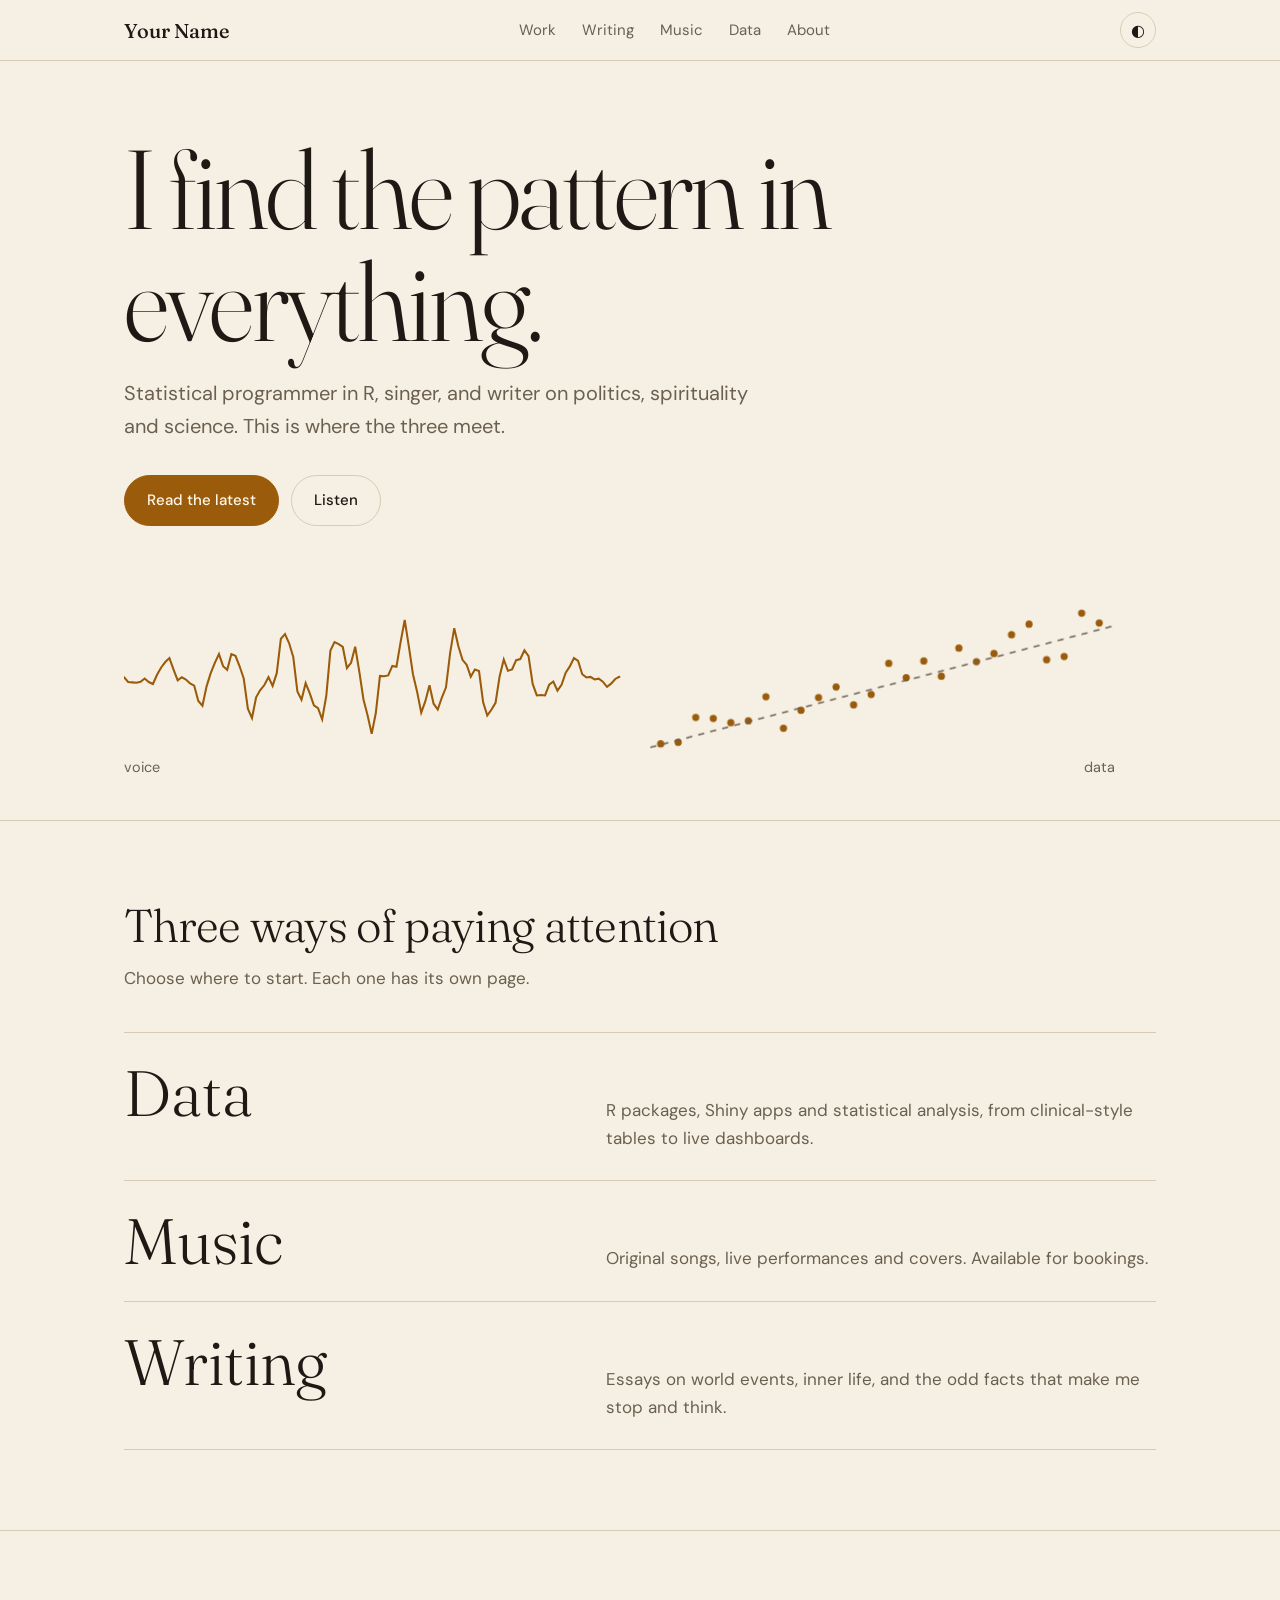
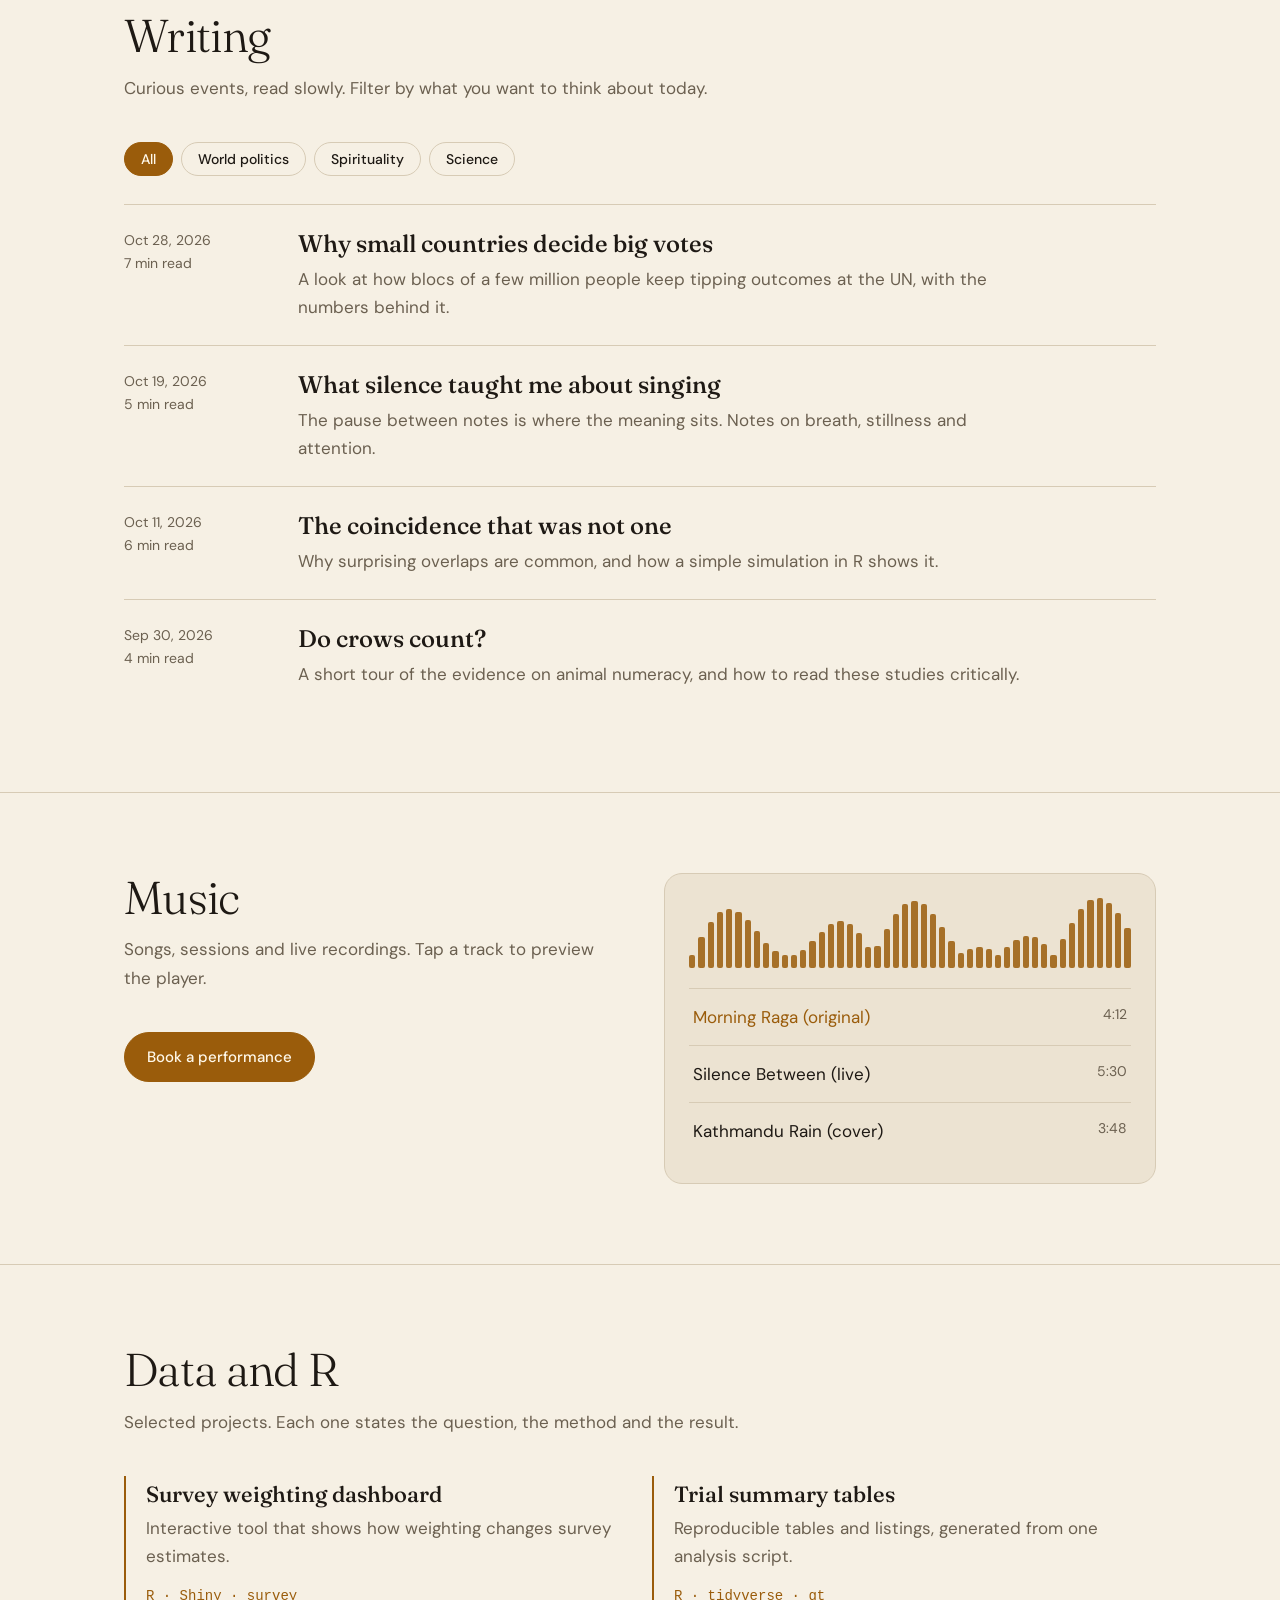
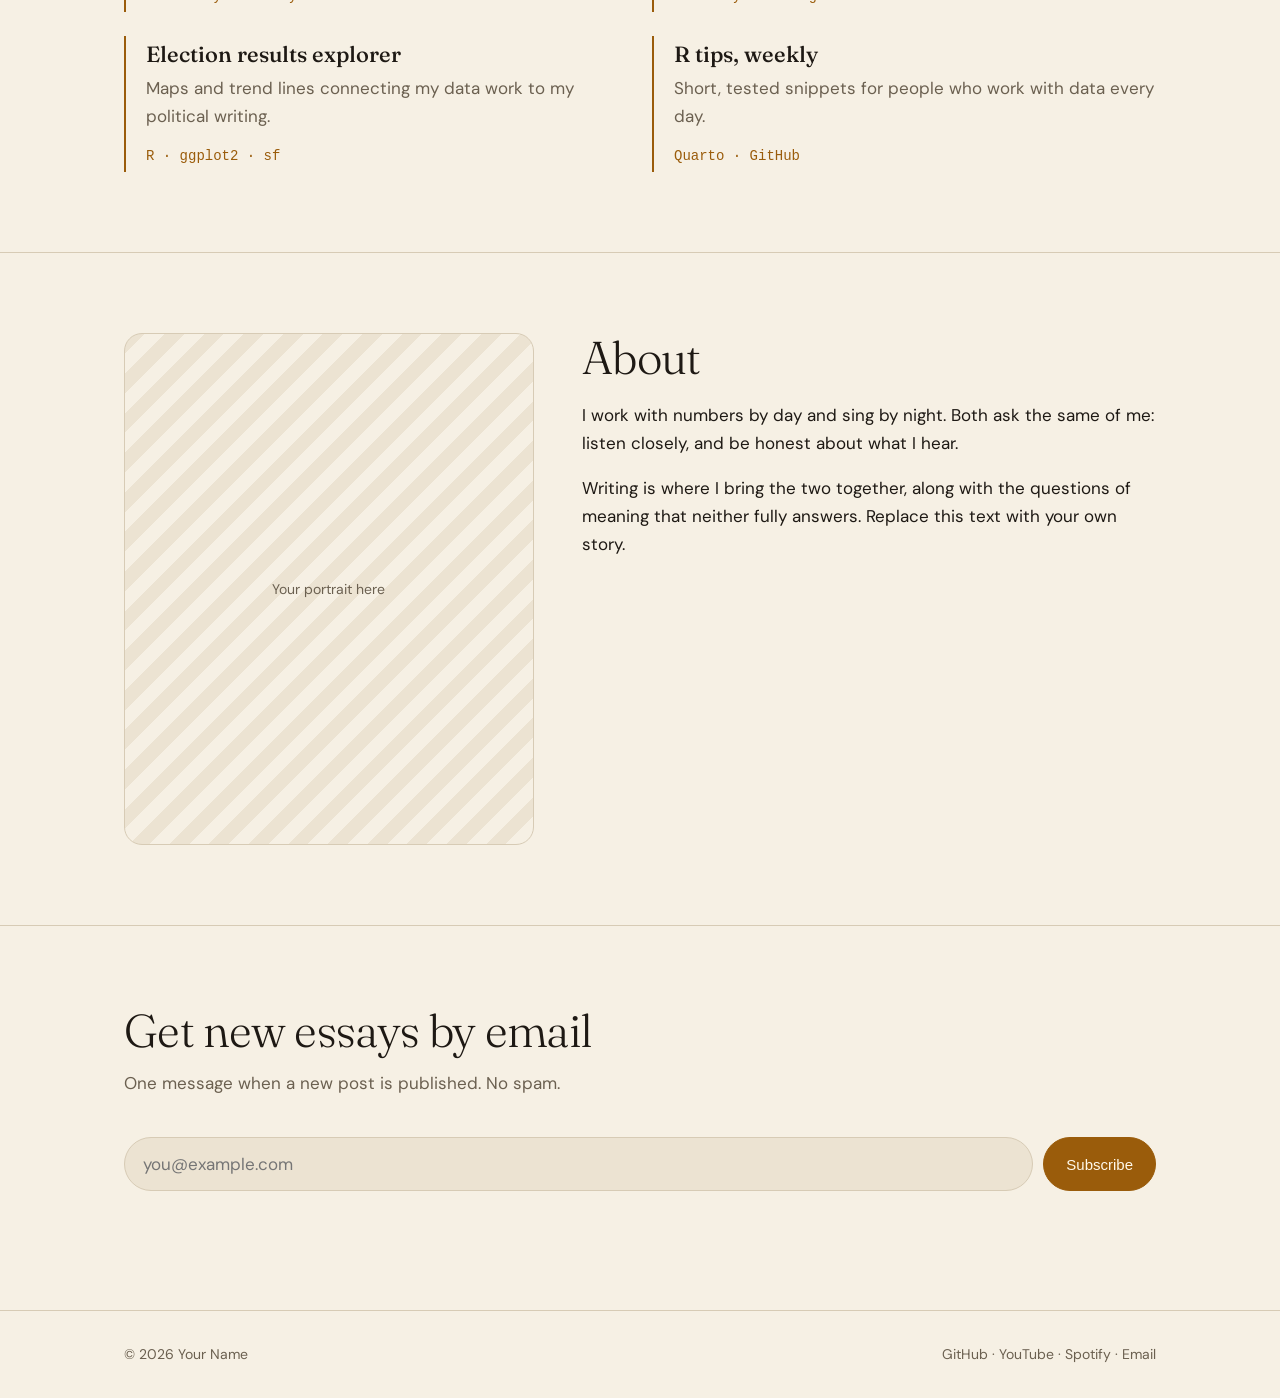
==== index.html @ d9282c84 "Add files via upload" ====
<!DOCTYPE html>
<html lang="en">
<head>
<meta charset="utf-8">
<meta name="viewport" content="width=device-width, initial-scale=1, viewport-fit=cover">
<title>Your Name · Statistician, Singer, Writer</title>
<link rel="preconnect" href="https://fonts.googleapis.com">
<link href="https://fonts.googleapis.com/css2?family=Fraunces:opsz,wght@9..144,300;9..144,500&family=DM+Sans:wght@400;500&display=swap" rel="stylesheet">
<style>
:root{
  --bg:#15110e; --surface:#1e1914; --text:#efe6d6; --muted:#a09482; --line:#352d25; --amber:#e0a043; --on-amber:#15110e;
  --serif:"Fraunces",Georgia,serif; --sans:"DM Sans",system-ui,sans-serif;
  box-sizing:border-box; padding-top:env(safe-area-inset-top,0px); padding-bottom:env(safe-area-inset-bottom,0px);
}
@media (prefers-color-scheme:dark){:root:not([data-theme="light"]){color-scheme:dark}}
@media (prefers-color-scheme:light){
  :root:not([data-theme="dark"]){--bg:#f6f0e4;--surface:#ece3d2;--text:#1e1914;--muted:#6b6050;--line:#d7cbb5;--amber:#9a5c0b;--on-amber:#fff8ea;color-scheme:light}
}
:root[data-theme="light"]{--bg:#f6f0e4;--surface:#ece3d2;--text:#1e1914;--muted:#6b6050;--line:#d7cbb5;--amber:#9a5c0b;--on-amber:#fff8ea;color-scheme:light}
:root[data-theme="dark"]{--bg:#15110e;--surface:#1e1914;--text:#efe6d6;--muted:#a09482;--line:#352d25;--amber:#e0a043;--on-amber:#15110e;color-scheme:dark}
html{scroll-padding-top:env(safe-area-inset-top,0px);scroll-behavior:smooth}
*{box-sizing:border-box}
body{margin:0;background:var(--bg);color:var(--text);font:400 17px/1.65 var(--sans)}
a{color:inherit}
:focus-visible{outline:2px solid var(--amber);outline-offset:3px}
.wrap{max-width:1080px;margin:0 auto;padding:0 24px}
header{position:sticky;top:env(safe-area-inset-top,0px);z-index:5;background:color-mix(in srgb,var(--bg) 88%,transparent);backdrop-filter:blur(8px);border-bottom:1px solid var(--line)}
body::before{content:"";position:fixed;inset:0 0 auto;height:env(safe-area-inset-top,0px);z-index:10;background:var(--bg)}
nav{display:flex;align-items:center;justify-content:space-between;height:60px}
nav .brand{font:500 20px var(--serif);text-decoration:none}
nav ul{display:flex;gap:26px;list-style:none;margin:0;padding:0;font-size:15px}
nav ul a{text-decoration:none;color:var(--muted)}
nav ul a:hover{color:var(--text)}
#theme{background:none;border:1px solid var(--line);color:var(--text);border-radius:99px;width:36px;height:36px;cursor:pointer;font-size:16px}
@media(max-width:700px){nav ul{display:none}}

/* hero */
.hero{padding:72px 0 40px}
h1{font:300 clamp(46px,9vw,112px)/1 var(--serif);letter-spacing:-.025em;margin:0 0 20px;max-width:12ch}
.hero p.lead{font-size:20px;color:var(--muted);max-width:46ch;margin:0 0 32px}
.btns{display:flex;gap:12px;flex-wrap:wrap}
.btn{display:inline-block;padding:12px 22px;border-radius:99px;text-decoration:none;font-weight:500;font-size:15px;border:1px solid var(--line)}
.btn.main{background:var(--amber);color:var(--on-amber);border-color:var(--amber)}
.btn:hover{border-color:var(--amber)}
.wave{margin-top:48px;width:100%;height:auto;display:block}
.wave .line{fill:none;stroke:var(--amber);stroke-width:2;stroke-linecap:round;stroke-dasharray:2400;stroke-dashoffset:2400;animation:draw 3.2s ease-out forwards}
.wave .dot{fill:var(--amber);opacity:0;animation:pop .5s ease-out forwards}
.wave .fit{stroke:var(--muted);stroke-width:1.5;stroke-dasharray:6 6;fill:none;opacity:0;animation:pop 1s 3.2s forwards}
.wave text{fill:var(--muted);font:14px var(--sans)}
@keyframes draw{to{stroke-dashoffset:0}}
@keyframes pop{to{opacity:1}}
@media(prefers-reduced-motion:reduce){.wave .line{animation:none;stroke-dashoffset:0}.wave .dot,.wave .fit{animation:none;opacity:1}html{scroll-behavior:auto}}

section{padding:80px 0;border-top:1px solid var(--line)}
h2{font:300 clamp(30px,4.5vw,46px)/1.1 var(--serif);margin:0 0 12px;letter-spacing:-.015em}
.sub{color:var(--muted);max-width:52ch;margin:0 0 40px}

/* three worlds */
.worlds a{display:grid;grid-template-columns:1fr 1.2fr;gap:24px;align-items:baseline;padding:28px 0;border-bottom:1px solid var(--line);text-decoration:none}
.worlds a:first-child{border-top:1px solid var(--line)}
.worlds b{font:300 clamp(34px,6vw,64px)/1 var(--serif);font-weight:300;transition:color .2s,padding-left .25s}
.worlds a:hover b{color:var(--amber);padding-left:12px}
.worlds span{color:var(--muted)}
@media(max-width:700px){.worlds a{grid-template-columns:1fr;gap:8px}}

/* writing */
.chips{display:flex;gap:8px;flex-wrap:wrap;margin-bottom:28px}
.chip{font:500 14px var(--sans);background:none;color:var(--text);border:1px solid var(--line);padding:7px 16px;border-radius:99px;cursor:pointer}
.chip[aria-pressed="true"]{background:var(--amber);color:var(--on-amber);border-color:var(--amber)}
.post{display:grid;grid-template-columns:150px 1fr;gap:24px;padding:24px 0;border-top:1px solid var(--line)}
.post small{color:var(--muted);font-size:14px}
.post h3{font:500 24px/1.25 var(--serif);margin:0 0 6px}
.post p{margin:0;color:var(--muted);max-width:62ch}
.post[hidden]{display:none}
@media(max-width:700px){.post{grid-template-columns:1fr;gap:6px}}

/* music */
.music{display:grid;grid-template-columns:1fr 1fr;gap:48px}
.player{background:var(--surface);border:1px solid var(--line);border-radius:18px;padding:24px}
.player .bars{display:flex;align-items:flex-end;gap:3px;height:70px;margin-bottom:20px}
.player .bars i{flex:1;background:var(--amber);border-radius:2px;opacity:.85}
.track{display:flex;justify-content:space-between;width:100%;background:none;border:0;border-top:1px solid var(--line);color:var(--text);padding:14px 4px;font:inherit;cursor:pointer;text-align:left}
.track:hover,.track[aria-current="true"]{color:var(--amber)}
.track span:last-child{color:var(--muted);font-size:14px}
@media(max-width:800px){.music{grid-template-columns:1fr;gap:32px}}

/* data */
.proj{display:grid;grid-template-columns:repeat(2,1fr);gap:24px}
.proj article{border-left:2px solid var(--amber);padding:4px 0 4px 20px}
.proj h3{font:500 22px var(--serif);margin:0 0 6px}
.proj p{color:var(--muted);margin:0 0 10px}
.proj code{font:14px ui-monospace,Menlo,monospace;color:var(--amber)}
@media(max-width:700px){.proj{grid-template-columns:1fr}}

/* about + contact */
.about{display:grid;grid-template-columns:1fr 1.4fr;gap:48px}
.photo{aspect-ratio:4/5;background:repeating-linear-gradient(135deg,var(--surface) 0 14px,var(--bg) 14px 28px);border:1px solid var(--line);border-radius:18px;display:grid;place-items:center;color:var(--muted);font-size:14px;text-align:center;padding:12px}
@media(max-width:800px){.about{grid-template-columns:1fr}.photo{max-width:320px}}
form{display:flex;gap:10px;flex-wrap:wrap;margin-top:20px}
input{flex:1 1 220px;padding:12px 18px;border-radius:99px;border:1px solid var(--line);background:var(--surface);color:var(--text);font:inherit}
.msg{color:var(--amber);margin-top:12px;min-height:1.6em}
footer{border-top:1px solid var(--line);padding:32px 0;color:var(--muted);font-size:14px}
footer .wrap{display:flex;justify-content:space-between;flex-wrap:wrap;gap:12px}
</style>
</head>
<body>
<header><div class="wrap"><nav aria-label="Main">
  <a class="brand" href="#top">Your Name</a>
  <ul><li><a href="#worlds">Work</a></li><li><a href="#writing">Writing</a></li><li><a href="#music">Music</a></li><li><a href="#data">Data</a></li><li><a href="#about">About</a></li></ul>
  <button id="theme" aria-label="Switch light or dark theme">◐</button>
</nav></div></header>

<main id="top">
<div class="wrap">
  <div class="hero">
    <h1>I find the pattern in everything.</h1>
    <p class="lead">Statistical programmer in R, singer, and writer on politics, spirituality and science. This is where the three meet.</p>
    <div class="btns"><a class="btn main" href="#writing">Read the latest</a><a class="btn" href="#music">Listen</a></div>
    <svg class="wave" id="wave" viewBox="0 0 1000 200" role="img" aria-label="A sound wave on the left becomes a scatter plot with a fitted trend line on the right"></svg>
  </div>
</div>

<section id="worlds"><div class="wrap">
  <h2>Three ways of paying attention</h2>
  <p class="sub">Choose where to start. Each one has its own page.</p>
  <div class="worlds">
    <a href="#data"><b>Data</b><span>R packages, Shiny apps and statistical analysis, from clinical-style tables to live dashboards.</span></a>
    <a href="#music"><b>Music</b><span>Original songs, live performances and covers. Available for bookings.</span></a>
    <a href="#writing"><b>Writing</b><span>Essays on world events, inner life, and the odd facts that make me stop and think.</span></a>
  </div>
</div></section>

<section id="writing"><div class="wrap">
  <h2>Writing</h2>
  <p class="sub">Curious events, read slowly. Filter by what you want to think about today.</p>
  <div class="chips" role="group" aria-label="Filter posts">
    <button class="chip" aria-pressed="true" data-f="all">All</button>
    <button class="chip" aria-pressed="false" data-f="Politics">World politics</button>
    <button class="chip" aria-pressed="false" data-f="Spirituality">Spirituality</button>
    <button class="chip" aria-pressed="false" data-f="Science">Science</button>
  </div>
  <article class="post" data-c="Politics"><small>Oct 28, 2026<br>7 min read</small><div><h3>Why small countries decide big votes</h3><p>A look at how blocs of a few million people keep tipping outcomes at the UN, with the numbers behind it.</p></div></article>
  <article class="post" data-c="Spirituality"><small>Oct 19, 2026<br>5 min read</small><div><h3>What silence taught me about singing</h3><p>The pause between notes is where the meaning sits. Notes on breath, stillness and attention.</p></div></article>
  <article class="post" data-c="Science"><small>Oct 11, 2026<br>6 min read</small><div><h3>The coincidence that was not one</h3><p>Why surprising overlaps are common, and how a simple simulation in R shows it.</p></div></article>
  <article class="post" data-c="Science"><small>Sep 30, 2026<br>4 min read</small><div><h3>Do crows count?</h3><p>A short tour of the evidence on animal numeracy, and how to read these studies critically.</p></div></article>
</div></section>

<section id="music"><div class="wrap music">
  <div>
    <h2>Music</h2>
    <p class="sub">Songs, sessions and live recordings. Tap a track to preview the player.</p>
    <a class="btn main" href="#contact">Book a performance</a>
  </div>
  <div class="player" aria-label="Music player prototype">
    <div class="bars" id="bars" aria-hidden="true"></div>
    <button class="track" aria-current="true"><span>Morning Raga (original)</span><span>4:12</span></button>
    <button class="track"><span>Silence Between (live)</span><span>5:30</span></button>
    <button class="track"><span>Kathmandu Rain (cover)</span><span>3:48</span></button>
  </div>
</div></section>

<section id="data"><div class="wrap">
  <h2>Data and R</h2>
  <p class="sub">Selected projects. Each one states the question, the method and the result.</p>
  <div class="proj">
    <article><h3>Survey weighting dashboard</h3><p>Interactive tool that shows how weighting changes survey estimates.</p><code>R · Shiny · survey</code></article>
    <article><h3>Trial summary tables</h3><p>Reproducible tables and listings, generated from one analysis script.</p><code>R · tidyverse · gt</code></article>
    <article><h3>Election results explorer</h3><p>Maps and trend lines connecting my data work to my political writing.</p><code>R · ggplot2 · sf</code></article>
    <article><h3>R tips, weekly</h3><p>Short, tested snippets for people who work with data every day.</p><code>Quarto · GitHub</code></article>
  </div>
</div></section>

<section id="about"><div class="wrap about">
  <div class="photo">Your portrait here</div>
  <div>
    <h2>About</h2>
    <p>I work with numbers by day and sing by night. Both ask the same of me: listen closely, and be honest about what I hear.</p>
    <p>Writing is where I bring the two together, along with the questions of meaning that neither fully answers. Replace this text with your own story.</p>
  </div>
</div></section>

<section id="contact"><div class="wrap">
  <h2>Get new essays by email</h2>
  <p class="sub">One message when a new post is published. No spam.</p>
  <form id="sub"><input type="email" id="em" placeholder="you@example.com" aria-label="Email address" required><button class="btn main" type="submit">Subscribe</button></form>
  <div class="msg" id="msg" role="status"></div>
</div></section>
</main>

<footer><div class="wrap"><span>© 2026 Your Name</span><span>GitHub · YouTube · Spotify · Email</span></div></footer>

<script>
// Hero: sound wave that turns into a scatter plot with a fitted line
(function(){
  var svg=document.getElementById('wave'),ns='http://www.w3.org/2000/svg',d='M0 100';
  for(var x=0;x<=480;x+=4){var env=Math.sin(Math.PI*x/480)*0.9+0.1;
    var y=100+env*(34*Math.sin(x/9)+18*Math.sin(x/3.7)+8*Math.sin(x/1.9));d+=' L'+x+' '+y.toFixed(1)}
  var p=document.createElementNS(ns,'path');p.setAttribute('d',d);p.setAttribute('class','line');svg.appendChild(p);
  var seed=7;function r(){seed=(seed*9301+49297)%233280;return seed/233280}
  for(var i=0;i<26;i++){var px=520+i*17,py=165-i*4.6+(r()-.5)*44;
    var c=document.createElementNS(ns,'circle');c.setAttribute('cx',px);c.setAttribute('cy',py.toFixed(1));c.setAttribute('r',3.5);
    c.setAttribute('class','dot');c.style.animationDelay=(2.4+i*0.05)+'s';svg.appendChild(c)}
  var f=document.createElementNS(ns,'line');f.setAttribute('x1',510);f.setAttribute('y1',168);f.setAttribute('x2',960);f.setAttribute('y2',50);f.setAttribute('class','fit');svg.appendChild(f);
  var t1=document.createElementNS(ns,'text');t1.setAttribute('x',0);t1.setAttribute('y',192);t1.textContent='voice';svg.appendChild(t1);
  var t2=document.createElementNS(ns,'text');t2.setAttribute('x',960);t2.setAttribute('y',192);t2.setAttribute('text-anchor','end');t2.textContent='data';svg.appendChild(t2);
})();

// Blog filter
var chips=document.querySelectorAll('.chip'),posts=document.querySelectorAll('.post');
chips.forEach(function(c){c.addEventListener('click',function(){
  chips.forEach(function(o){o.setAttribute('aria-pressed',o===c)});
  posts.forEach(function(p){p.hidden=!(c.dataset.f==='all'||p.dataset.c===c.dataset.f)});
})});

// Player visual
var bars=document.getElementById('bars');
for(var i=0;i<48;i++){var b=document.createElement('i');b.style.height=(18+Math.abs(Math.sin(i/3.1)*Math.cos(i/7))*82)+'%';bars.appendChild(b)}
var tracks=document.querySelectorAll('.track');
tracks.forEach(function(t,k){t.addEventListener('click',function(){
  tracks.forEach(function(o){o.removeAttribute('aria-current')});t.setAttribute('aria-current','true');
  bars.querySelectorAll('i').forEach(function(el,i){el.style.height=(18+Math.abs(Math.sin(i/(2.4+k))*Math.cos(i/(5+k*2)))*82)+'%'});
})});

// Subscribe (demo only)
document.getElementById('sub').addEventListener('submit',function(e){
  e.preventDefault();document.getElementById('msg').textContent='Subscribed. (Demo only: connect a real email service to make this work.)';
});

// Theme toggle
document.getElementById('theme').addEventListener('click',function(){
  var root=document.documentElement,cur=root.getAttribute('data-theme')||(matchMedia('(prefers-color-scheme: light)').matches?'light':'dark');
  root.setAttribute('data-theme',cur==='dark'?'light':'dark');
});
</script>
</body>
</html>
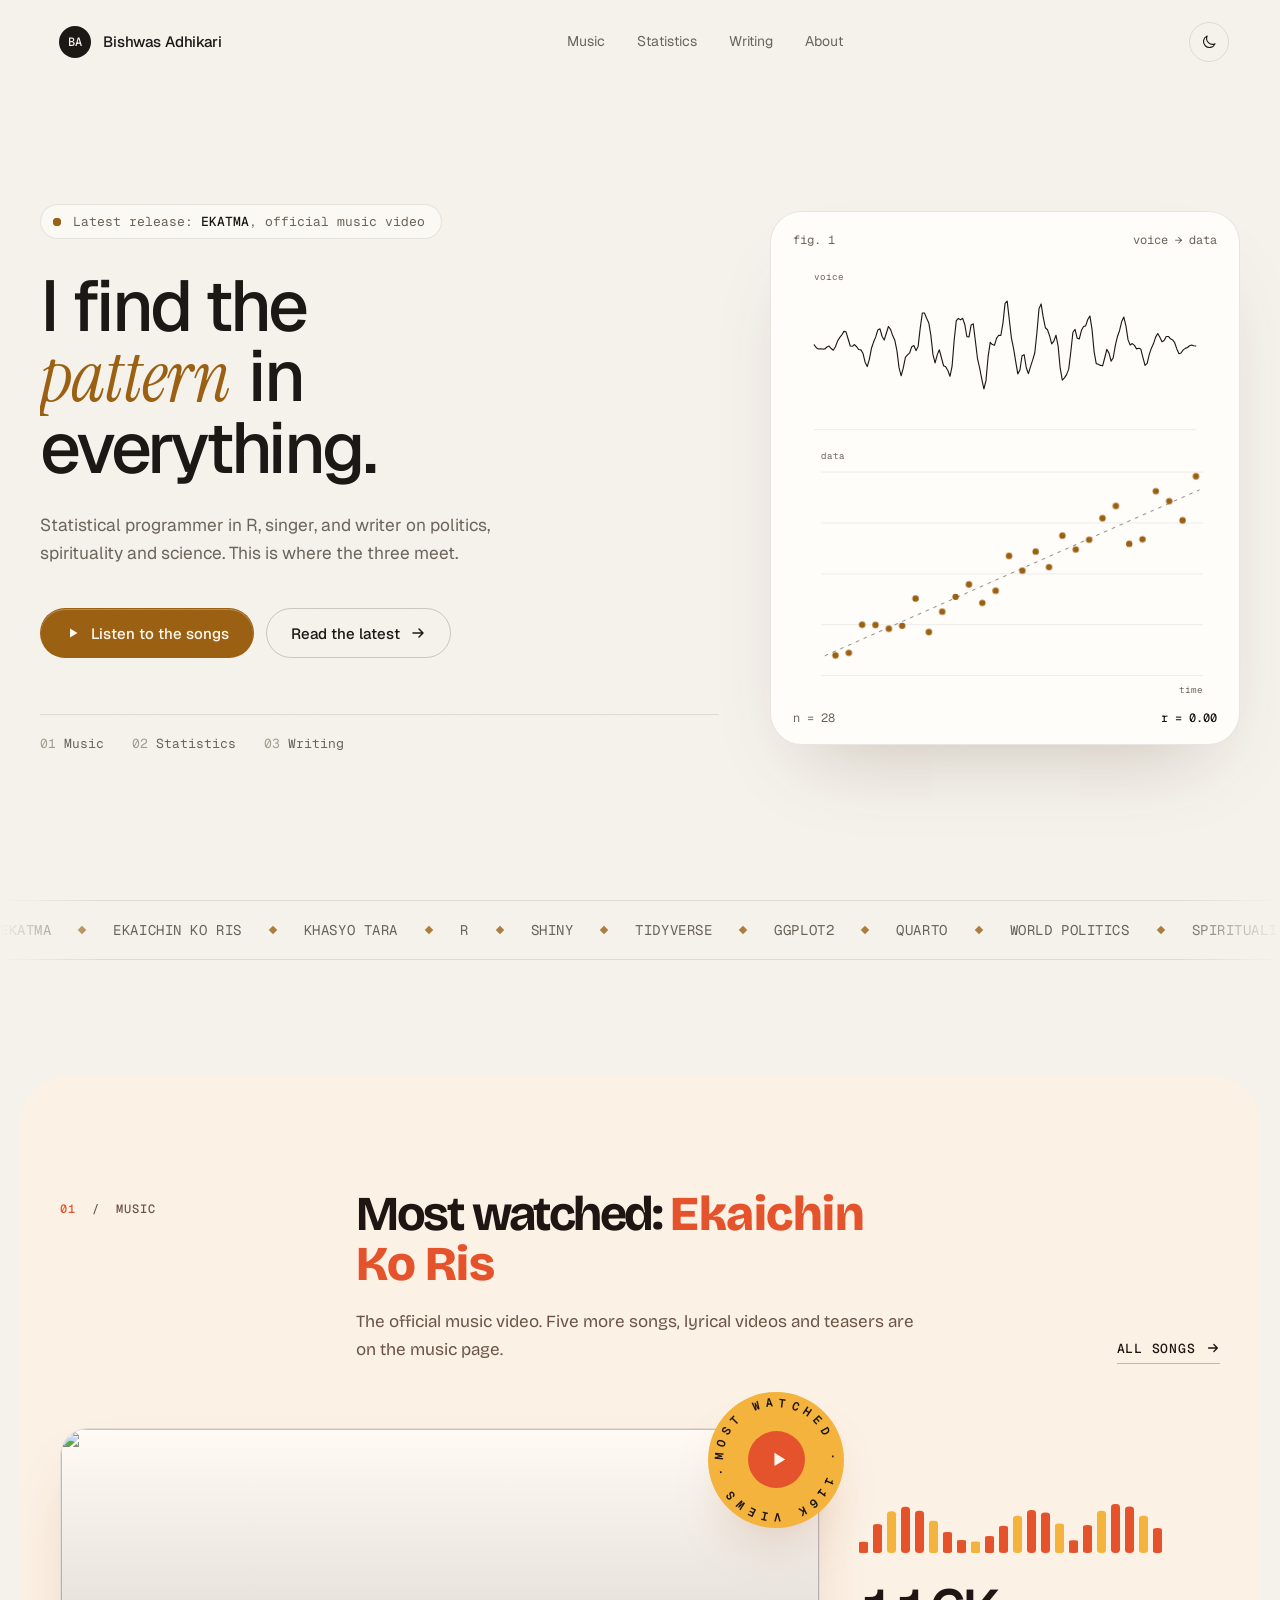
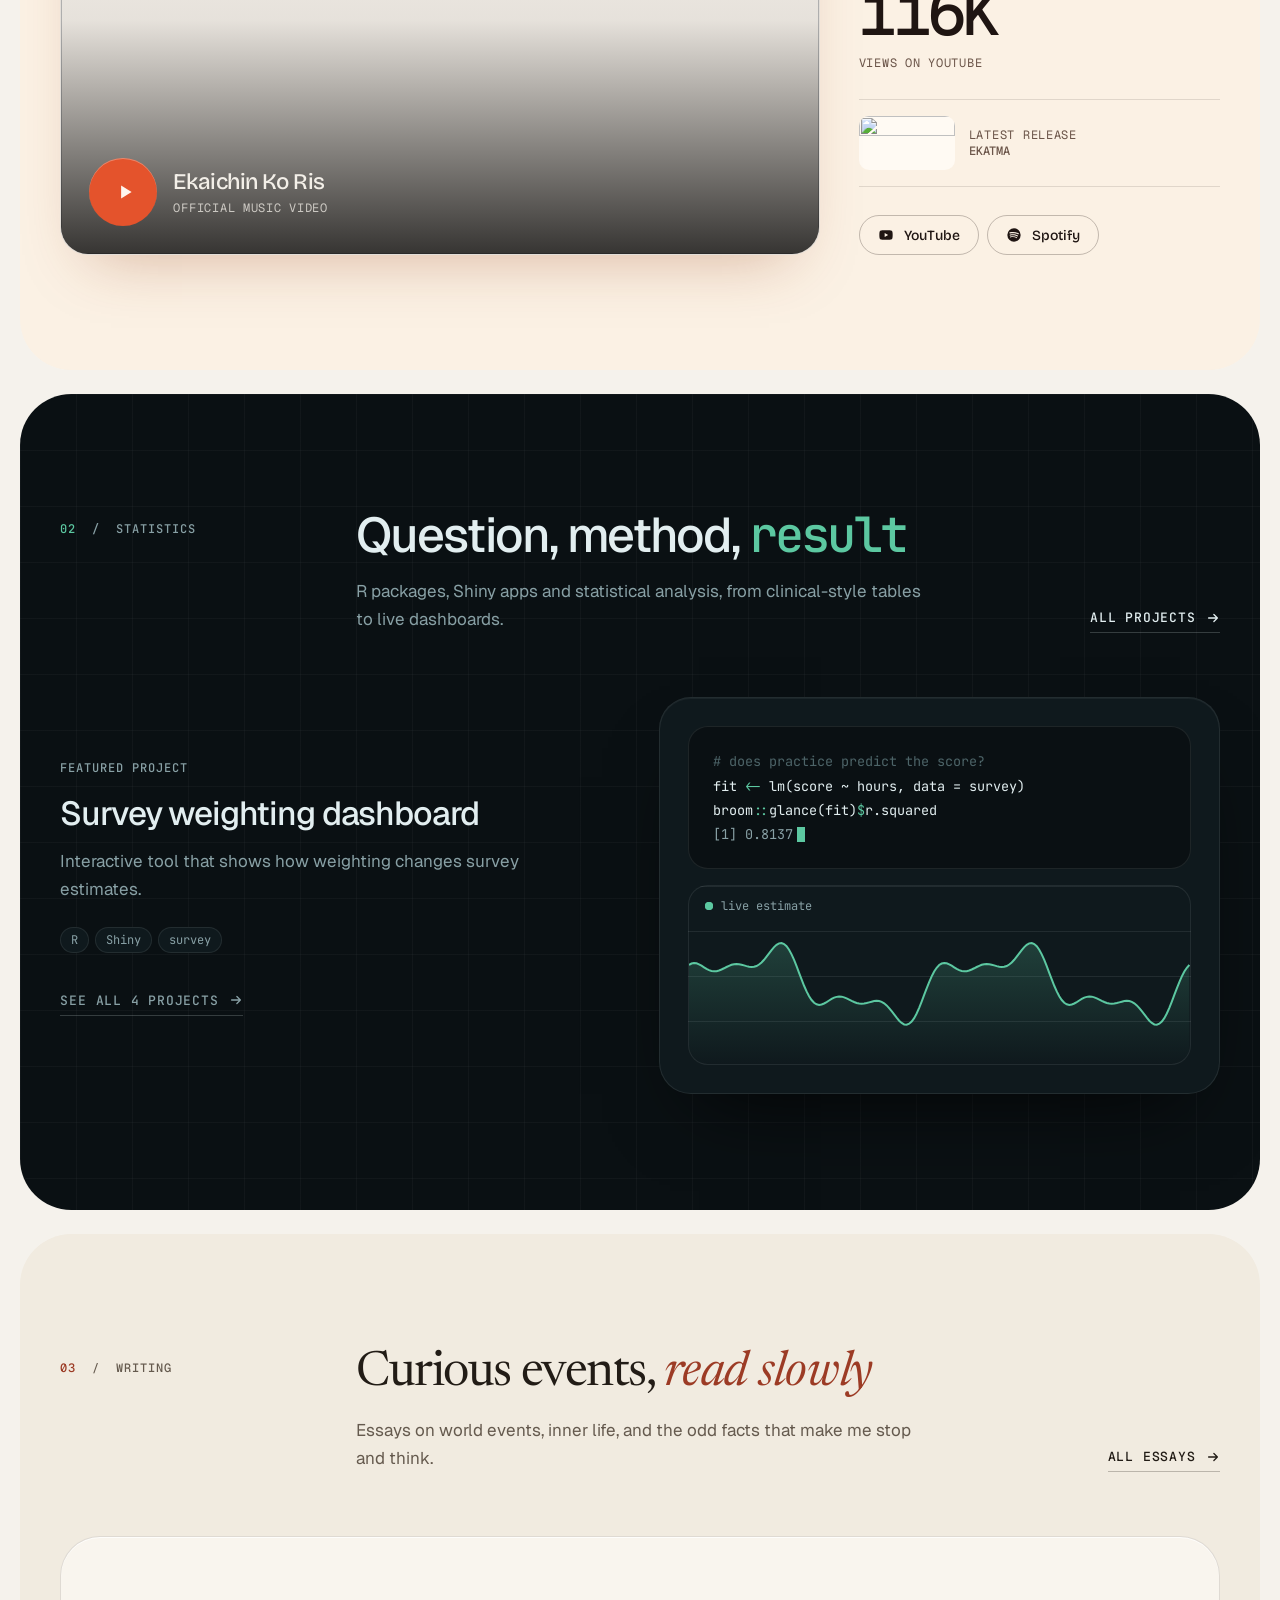
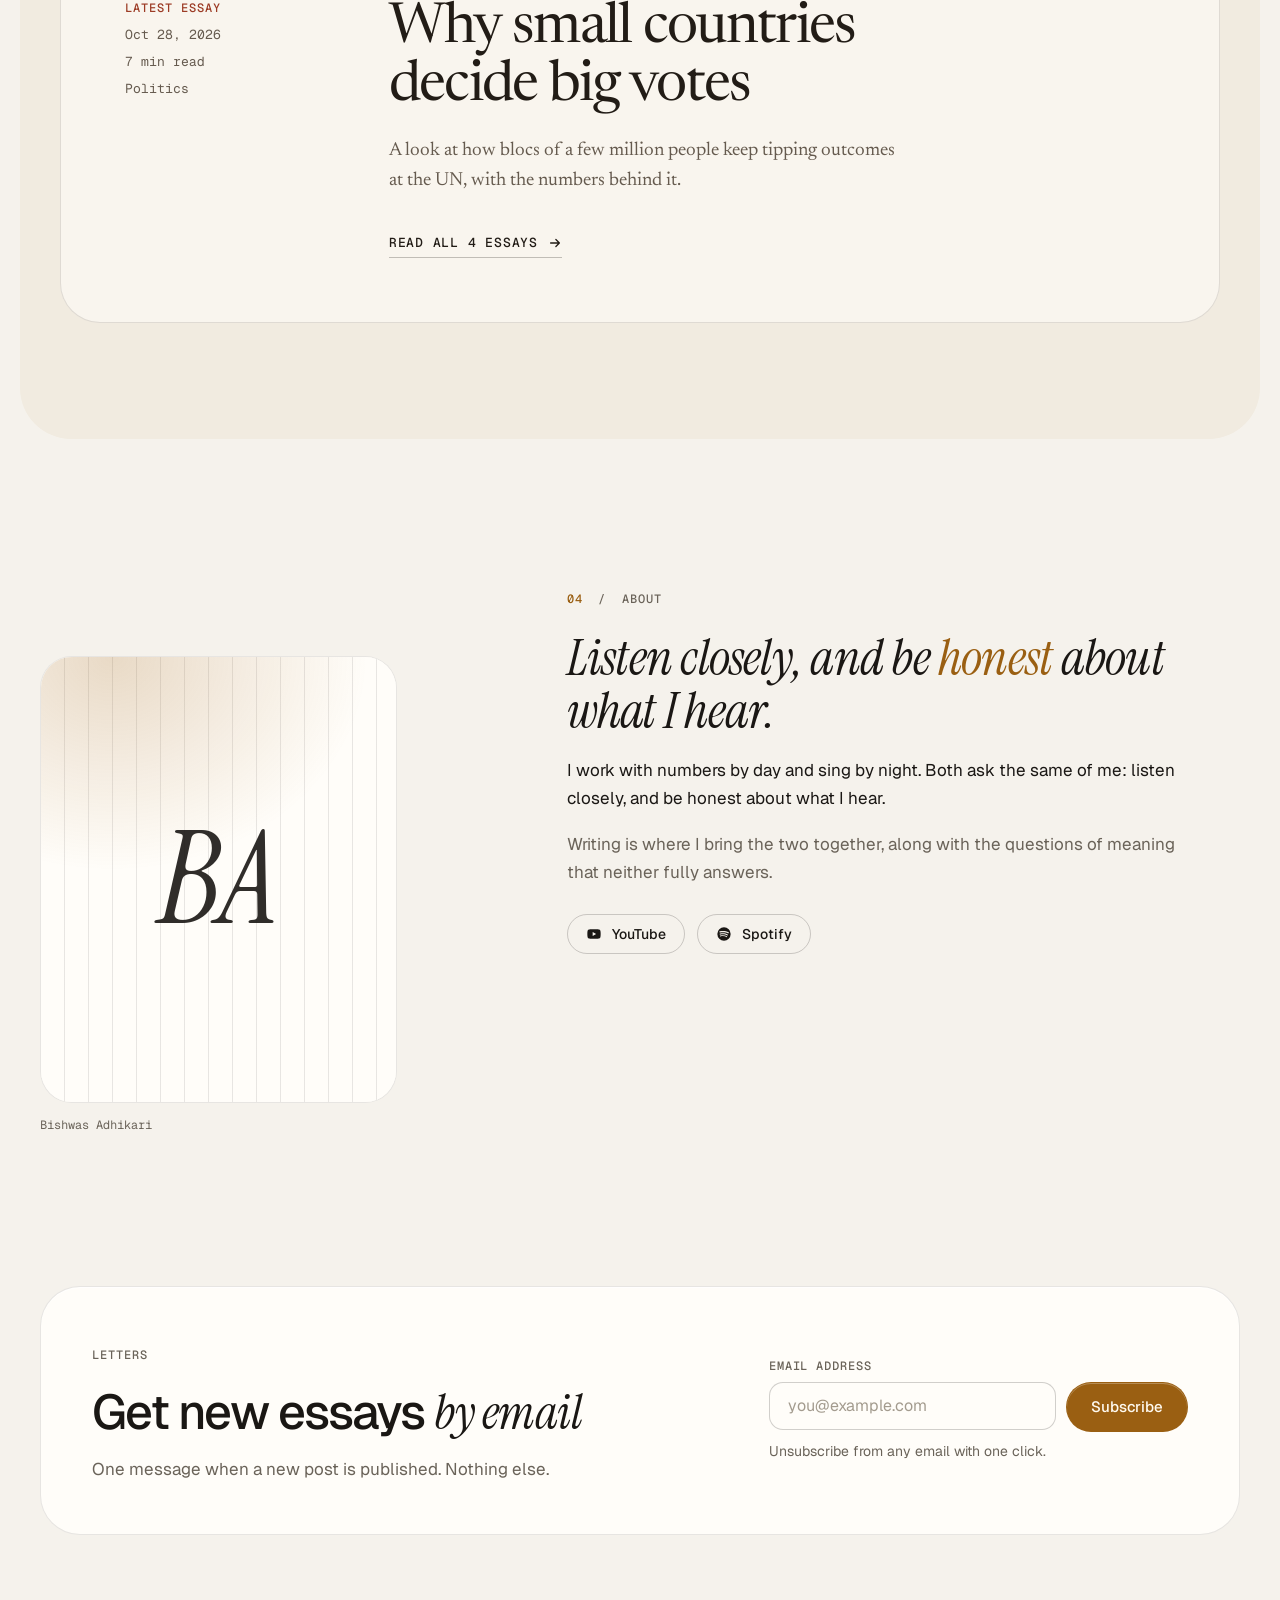
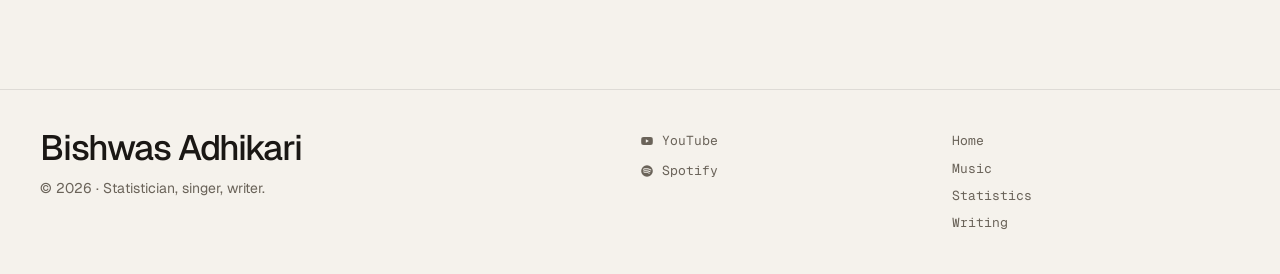
==== commit 9e59286e: "updated website" ====
--- a/index.html
+++ b/index.html
@@ -3,234 +3,224 @@
 <head>
 <meta charset="utf-8">
 <meta name="viewport" content="width=device-width, initial-scale=1, viewport-fit=cover">
-<title>Your Name · Statistician, Singer, Writer</title>
+<title>Bishwas Adhikari · Statistician, Singer, Writer</title>
+<meta name="description" content="Statistical programmer in R, singer, and writer on politics, spirituality and science.">
 <link rel="preconnect" href="https://fonts.googleapis.com">
-<link href="https://fonts.googleapis.com/css2?family=Fraunces:opsz,wght@9..144,300;9..144,500&family=DM+Sans:wght@400;500&display=swap" rel="stylesheet">
-<style>
-:root{
-  --bg:#15110e; --surface:#1e1914; --text:#efe6d6; --muted:#a09482; --line:#352d25; --amber:#e0a043; --on-amber:#15110e;
-  --serif:"Fraunces",Georgia,serif; --sans:"DM Sans",system-ui,sans-serif;
-  box-sizing:border-box; padding-top:env(safe-area-inset-top,0px); padding-bottom:env(safe-area-inset-bottom,0px);
-}
-@media (prefers-color-scheme:dark){:root:not([data-theme="light"]){color-scheme:dark}}
-@media (prefers-color-scheme:light){
-  :root:not([data-theme="dark"]){--bg:#f6f0e4;--surface:#ece3d2;--text:#1e1914;--muted:#6b6050;--line:#d7cbb5;--amber:#9a5c0b;--on-amber:#fff8ea;color-scheme:light}
-}
-:root[data-theme="light"]{--bg:#f6f0e4;--surface:#ece3d2;--text:#1e1914;--muted:#6b6050;--line:#d7cbb5;--amber:#9a5c0b;--on-amber:#fff8ea;color-scheme:light}
-:root[data-theme="dark"]{--bg:#15110e;--surface:#1e1914;--text:#efe6d6;--muted:#a09482;--line:#352d25;--amber:#e0a043;--on-amber:#15110e;color-scheme:dark}
-html{scroll-padding-top:env(safe-area-inset-top,0px);scroll-behavior:smooth}
-*{box-sizing:border-box}
-body{margin:0;background:var(--bg);color:var(--text);font:400 17px/1.65 var(--sans)}
-a{color:inherit}
-:focus-visible{outline:2px solid var(--amber);outline-offset:3px}
-.wrap{max-width:1080px;margin:0 auto;padding:0 24px}
-header{position:sticky;top:env(safe-area-inset-top,0px);z-index:5;background:color-mix(in srgb,var(--bg) 88%,transparent);backdrop-filter:blur(8px);border-bottom:1px solid var(--line)}
-body::before{content:"";position:fixed;inset:0 0 auto;height:env(safe-area-inset-top,0px);z-index:10;background:var(--bg)}
-nav{display:flex;align-items:center;justify-content:space-between;height:60px}
-nav .brand{font:500 20px var(--serif);text-decoration:none}
-nav ul{display:flex;gap:26px;list-style:none;margin:0;padding:0;font-size:15px}
-nav ul a{text-decoration:none;color:var(--muted)}
-nav ul a:hover{color:var(--text)}
-#theme{background:none;border:1px solid var(--line);color:var(--text);border-radius:99px;width:36px;height:36px;cursor:pointer;font-size:16px}
-@media(max-width:700px){nav ul{display:none}}
-
-/* hero */
-.hero{padding:72px 0 40px}
-h1{font:300 clamp(46px,9vw,112px)/1 var(--serif);letter-spacing:-.025em;margin:0 0 20px;max-width:12ch}
-.hero p.lead{font-size:20px;color:var(--muted);max-width:46ch;margin:0 0 32px}
-.btns{display:flex;gap:12px;flex-wrap:wrap}
-.btn{display:inline-block;padding:12px 22px;border-radius:99px;text-decoration:none;font-weight:500;font-size:15px;border:1px solid var(--line)}
-.btn.main{background:var(--amber);color:var(--on-amber);border-color:var(--amber)}
-.btn:hover{border-color:var(--amber)}
-.wave{margin-top:48px;width:100%;height:auto;display:block}
-.wave .line{fill:none;stroke:var(--amber);stroke-width:2;stroke-linecap:round;stroke-dasharray:2400;stroke-dashoffset:2400;animation:draw 3.2s ease-out forwards}
-.wave .dot{fill:var(--amber);opacity:0;animation:pop .5s ease-out forwards}
-.wave .fit{stroke:var(--muted);stroke-width:1.5;stroke-dasharray:6 6;fill:none;opacity:0;animation:pop 1s 3.2s forwards}
-.wave text{fill:var(--muted);font:14px var(--sans)}
-@keyframes draw{to{stroke-dashoffset:0}}
-@keyframes pop{to{opacity:1}}
-@media(prefers-reduced-motion:reduce){.wave .line{animation:none;stroke-dashoffset:0}.wave .dot,.wave .fit{animation:none;opacity:1}html{scroll-behavior:auto}}
-
-section{padding:80px 0;border-top:1px solid var(--line)}
-h2{font:300 clamp(30px,4.5vw,46px)/1.1 var(--serif);margin:0 0 12px;letter-spacing:-.015em}
-.sub{color:var(--muted);max-width:52ch;margin:0 0 40px}
-
-/* three worlds */
-.worlds a{display:grid;grid-template-columns:1fr 1.2fr;gap:24px;align-items:baseline;padding:28px 0;border-bottom:1px solid var(--line);text-decoration:none}
-.worlds a:first-child{border-top:1px solid var(--line)}
-.worlds b{font:300 clamp(34px,6vw,64px)/1 var(--serif);font-weight:300;transition:color .2s,padding-left .25s}
-.worlds a:hover b{color:var(--amber);padding-left:12px}
-.worlds span{color:var(--muted)}
-@media(max-width:700px){.worlds a{grid-template-columns:1fr;gap:8px}}
-
-/* writing */
-.chips{display:flex;gap:8px;flex-wrap:wrap;margin-bottom:28px}
-.chip{font:500 14px var(--sans);background:none;color:var(--text);border:1px solid var(--line);padding:7px 16px;border-radius:99px;cursor:pointer}
-.chip[aria-pressed="true"]{background:var(--amber);color:var(--on-amber);border-color:var(--amber)}
-.post{display:grid;grid-template-columns:150px 1fr;gap:24px;padding:24px 0;border-top:1px solid var(--line)}
-.post small{color:var(--muted);font-size:14px}
-.post h3{font:500 24px/1.25 var(--serif);margin:0 0 6px}
-.post p{margin:0;color:var(--muted);max-width:62ch}
-.post[hidden]{display:none}
-@media(max-width:700px){.post{grid-template-columns:1fr;gap:6px}}
-
-/* music */
-.music{display:grid;grid-template-columns:1fr 1fr;gap:48px}
-.player{background:var(--surface);border:1px solid var(--line);border-radius:18px;padding:24px}
-.player .bars{display:flex;align-items:flex-end;gap:3px;height:70px;margin-bottom:20px}
-.player .bars i{flex:1;background:var(--amber);border-radius:2px;opacity:.85}
-.track{display:flex;justify-content:space-between;width:100%;background:none;border:0;border-top:1px solid var(--line);color:var(--text);padding:14px 4px;font:inherit;cursor:pointer;text-align:left}
-.track:hover,.track[aria-current="true"]{color:var(--amber)}
-.track span:last-child{color:var(--muted);font-size:14px}
-@media(max-width:800px){.music{grid-template-columns:1fr;gap:32px}}
-
-/* data */
-.proj{display:grid;grid-template-columns:repeat(2,1fr);gap:24px}
-.proj article{border-left:2px solid var(--amber);padding:4px 0 4px 20px}
-.proj h3{font:500 22px var(--serif);margin:0 0 6px}
-.proj p{color:var(--muted);margin:0 0 10px}
-.proj code{font:14px ui-monospace,Menlo,monospace;color:var(--amber)}
-@media(max-width:700px){.proj{grid-template-columns:1fr}}
-
-/* about + contact */
-.about{display:grid;grid-template-columns:1fr 1.4fr;gap:48px}
-.photo{aspect-ratio:4/5;background:repeating-linear-gradient(135deg,var(--surface) 0 14px,var(--bg) 14px 28px);border:1px solid var(--line);border-radius:18px;display:grid;place-items:center;color:var(--muted);font-size:14px;text-align:center;padding:12px}
-@media(max-width:800px){.about{grid-template-columns:1fr}.photo{max-width:320px}}
-form{display:flex;gap:10px;flex-wrap:wrap;margin-top:20px}
-input{flex:1 1 220px;padding:12px 18px;border-radius:99px;border:1px solid var(--line);background:var(--surface);color:var(--text);font:inherit}
-.msg{color:var(--amber);margin-top:12px;min-height:1.6em}
-footer{border-top:1px solid var(--line);padding:32px 0;color:var(--muted);font-size:14px}
-footer .wrap{display:flex;justify-content:space-between;flex-wrap:wrap;gap:12px}
-</style>
+<link rel="preconnect" href="https://fonts.gstatic.com" crossorigin>
+<link href="https://fonts.googleapis.com/css2?family=Geist:wght@300..700&family=Geist+Mono:wght@400;500&family=Instrument+Serif:ital@0;1&family=Bricolage+Grotesque:opsz,wght@12..96,400..800&family=Newsreader:ital,opsz,wght@0,6..72,400;1,6..72,400&family=JetBrains+Mono:wght@400;500&display=swap" rel="stylesheet">
+<link rel="stylesheet" href="styles.css">
+<script>
+  // Theme and JS flags before first paint, to avoid a flash
+  (function(){var d=document.documentElement;d.classList.add('js');d.classList.add('g-wait');setTimeout(function(){d.classList.remove('g-wait')},2000);try{var t=localStorage.getItem('theme');if(t)d.setAttribute('data-theme',t)}catch(e){}})();
+</script>
+<script src="https://cdnjs.cloudflare.com/ajax/libs/gsap/3.12.5/gsap.min.js" defer></script>
+<script src="https://cdnjs.cloudflare.com/ajax/libs/gsap/3.12.5/ScrollTrigger.min.js" defer></script>
+<script src="main.js" defer></script>
+<script src="home.js" defer></script>
 </head>
 <body>
-<header><div class="wrap"><nav aria-label="Main">
-  <a class="brand" href="#top">Your Name</a>
-  <ul><li><a href="#worlds">Work</a></li><li><a href="#writing">Writing</a></li><li><a href="#music">Music</a></li><li><a href="#data">Data</a></li><li><a href="#about">About</a></li></ul>
-  <button id="theme" aria-label="Switch light or dark theme">◐</button>
-</nav></div></header>
-
-<main id="top">
-<div class="wrap">
-  <div class="hero">
-    <h1>I find the pattern in everything.</h1>
-    <p class="lead">Statistical programmer in R, singer, and writer on politics, spirituality and science. This is where the three meet.</p>
-    <div class="btns"><a class="btn main" href="#writing">Read the latest</a><a class="btn" href="#music">Listen</a></div>
-    <svg class="wave" id="wave" viewBox="0 0 1000 200" role="img" aria-label="A sound wave on the left becomes a scatter plot with a fitted trend line on the right"></svg>
+<a class="skip" href="#main">Skip to content</a>
+<header class="nav-shell" id="navShell">
+  <nav class="nav" aria-label="Main">
+    <a class="brand" href="index.html"><span class="brand-mark" aria-hidden="true">BA</span><span class="brand-name">Bishwas Adhikari</span></a>
+    <ul class="nav-links" id="navLinks"><li><a href="music.html">Music</a></li><li><a href="statistics.html">Statistics</a></li><li><a href="writing.html">Writing</a></li><li><a href="#about">About</a></li></ul>
+    <div class="nav-actions">
+      <button class="icon-btn" id="theme" type="button" aria-label="Switch light or dark theme">
+        <svg class="theme-sun" viewBox="0 0 24 24" fill="none" stroke="currentColor" stroke-width="1.5" stroke-linecap="round"><circle cx="12" cy="12" r="4"/><path d="M12 2.5v2M12 19.5v2M4.6 4.6 6 6M18 18l1.4 1.4M2.5 12h2M19.5 12h2M4.6 19.4 6 18M18 6l1.4-1.4"/></svg>
+        <svg class="theme-moon" viewBox="0 0 24 24" fill="none" stroke="currentColor" stroke-width="1.5" stroke-linejoin="round"><path d="M20 14.5A8 8 0 0 1 9.5 4a8 8 0 1 0 10.5 10.5Z"/></svg>
+      </button>
+      <button class="icon-btn menu-btn" id="menuBtn" type="button" aria-expanded="false" aria-controls="navLinks" aria-label="Open menu">
+        <svg viewBox="0 0 24 24" fill="none" stroke="currentColor" stroke-width="1.5" stroke-linecap="round"><path d="M4 9h16M4 15h16"/></svg>
+      </button>
+    </div>
+  </nav>
+</header>
+
+<main id="main">
+  <div class="hero" id="top">
+    <div class="wrap">
+      <div class="hero-grid">
+        <div class="hero-copy">
+          <a class="status" href="music.html" data-g="status"><span class="pulse" aria-hidden="true"></span><span>Latest release: <b>EKATMA</b>, official music video</span></a>
+          <h1><span class="h-line"><span>I find the</span></span><span class="h-line"><span><em class="s">pattern</em> in</span></span><span class="h-line"><span>everything.</span></span></h1>
+          <p class="lead" data-g="lead">Statistical programmer in R, singer, and writer on politics, spirituality and science. This is where the three meet.</p>
+          <div class="btns" data-g="btns">
+            <span class="magnet"><a class="btn btn-primary" href="music.html"><svg viewBox="0 0 16 16" fill="currentColor" aria-hidden="true"><path d="M5 3.5v9l7.5-4.5z"/></svg>Listen to the songs</a></span>
+            <span class="magnet"><a class="btn" href="writing.html">Read the latest <svg class="arr" viewBox="0 0 16 16" fill="none" stroke="currentColor" stroke-width="1.5" stroke-linecap="round" stroke-linejoin="round" aria-hidden="true"><path d="M3 8h10M9 4l4 4-4 4"/></svg></a></span>
+          </div>
+          <ul class="index" data-g="index">
+            <li><a href="music.html"><span>01</span>Music</a></li>
+            <li><a href="statistics.html"><span>02</span>Statistics</a></li>
+            <li><a href="writing.html"><span>03</span>Writing</a></li>
+          </ul>
+        </div>
+        <div class="hero-side hero-fig">
+          <figure class="fig" data-g="fig">
+            <div class="fig-row"><span>fig. 1</span><span>voice &rarr; data</span></div>
+            <svg id="fig" viewBox="0 0 600 620" role="img" aria-label="A sound wave at the top turns into a scatter plot with a fitted trend line below"></svg>
+            <figcaption class="fig-row"><span id="figN">n = 0</span><span id="figR"><b>r = 0.00</b></span></figcaption>
+          </figure>
+        </div>
+      </div>
+    </div>
   </div>
+
+  <div class="marquee" aria-label="Songs, tools and themes">
+    <div class="marquee-track">
+      <ul><li>EKATMA</li><li>Ekaichin Ko Ris</li><li>Khasyo Tara</li><li>R</li><li>Shiny</li><li>tidyverse</li><li>ggplot2</li><li>Quarto</li><li>World politics</li><li>Spirituality</li><li>Science</li></ul>
+    </div>
+  </div>
+
+  <section class="band t-music" id="music" data-grow>
+    <div class="wrap">
+      <div class="sec-head">
+        <span class="eyebrow" data-reveal><b>01</b> &nbsp;/&nbsp; Music</span>
+        <div class="sec-title" data-reveal style="--i:1">
+          <h2>Most watched: <em class="s">Ekaichin Ko Ris</em></h2>
+          <p class="sub">The official music video. Five more songs, lyrical videos and teasers are on the music page.</p>
+        </div>
+        <a class="more sec-link" href="music.html" data-reveal style="--i:2">All songs <svg class="arr" viewBox="0 0 16 16" fill="none" stroke="currentColor" stroke-width="1.5" stroke-linecap="round" stroke-linejoin="round" aria-hidden="true"><path d="M3 8h10M9 4l4 4-4 4"/></svg></a>
+      </div>
+      <div class="hl-music">
+        <div class="yt-wrap">
+          <div class="yt" data-yt="a7tQMN8w9oI" data-title="Ekaichin Ko Ris">
+  <img src="https://i.ytimg.com/vi/a7tQMN8w9oI/hqdefault.jpg" alt="" loading="lazy" decoding="async">
+  <button class="yt-cover" type="button" aria-label="Play Ekaichin Ko Ris, Official music video">
+    <span class="yt-meta"><span class="yt-btn"><svg viewBox="0 0 20 20" fill="currentColor" aria-hidden="true"><path d="M6.5 4.2v11.6L16 10z"/></svg></span><span><span class="yt-title">Ekaichin Ko Ris</span><span class="yt-sub">Official music video</span></span></span>
+  </button>
 </div>
-
-<section id="worlds"><div class="wrap">
-  <h2>Three ways of paying attention</h2>
-  <p class="sub">Choose where to start. Each one has its own page.</p>
-  <div class="worlds">
-    <a href="#data"><b>Data</b><span>R packages, Shiny apps and statistical analysis, from clinical-style tables to live dashboards.</span></a>
-    <a href="#music"><b>Music</b><span>Original songs, live performances and covers. Available for bookings.</span></a>
-    <a href="#writing"><b>Writing</b><span>Essays on world events, inner life, and the odd facts that make me stop and think.</span></a>
+          <a class="spin-badge" href="music.html" aria-label="Open the music page">
+  <svg viewBox="0 0 120 120" aria-hidden="true"><defs><path id="c5459" d="M60,60 m-47,0 a47,47 0 1,1 94,0 a47,47 0 1,1 -94,0"/></defs><text><textPath href="#c5459" textLength="290" lengthAdjust="spacing">Most watched &#183; 116K views &#183; </textPath></text></svg>
+  <span class="spin-core"><svg viewBox="0 0 20 20" fill="currentColor" aria-hidden="true"><path d="M6.5 4.2v11.6L16 10z"/></svg></span>
+</a>
+        </div>
+        <div class="hl-side" data-reveal style="--i:1">
+          <div class="eq" data-eq="22" aria-hidden="true"></div>
+          <div class="big-num"><span data-count="116" data-suffix="K">116K</span><small>views on YouTube</small></div>
+          <a class="mini" href="music.html"><img src="https://i.ytimg.com/vi/zWUkj5TRkLg/mqdefault.jpg" alt="" loading="lazy"><span><span>Latest release</span><b>EKATMA</b></span></a>
+          <div class="platforms">
+            <a class="btn btn-sm" href="https://www.youtube.com/@bishwasadhikari" target="_blank" rel="noopener"><svg viewBox="0 0 24 24" fill="currentColor" aria-hidden="true"><path d="M21.6 7.2a2.5 2.5 0 0 0-1.8-1.8C18.2 5 12 5 12 5s-6.2 0-7.8.4a2.5 2.5 0 0 0-1.8 1.8A26 26 0 0 0 2 12a26 26 0 0 0 .4 4.8 2.5 2.5 0 0 0 1.8 1.8c1.6.4 7.8.4 7.8.4s6.2 0 7.8-.4a2.5 2.5 0 0 0 1.8-1.8A26 26 0 0 0 22 12a26 26 0 0 0-.4-4.8ZM10 15V9l5.2 3Z"/></svg>YouTube</a>
+            <a class="btn btn-sm" href="https://open.spotify.com/artist/2B9ODQLUVhuA46qZMykUoS" target="_blank" rel="noopener"><svg viewBox="0 0 24 24" fill="currentColor" aria-hidden="true"><path d="M12 2a10 10 0 1 0 0 20 10 10 0 0 0 0-20Zm4.6 14.4a.6.6 0 0 1-.9.2c-2.4-1.5-5.4-1.8-9-1a.6.6 0 1 1-.3-1.2c3.9-.9 7.2-.5 9.9 1.1.3.2.4.6.3.9Zm1.2-2.7a.8.8 0 0 1-1 .3c-2.7-1.7-6.9-2.2-10.2-1.2a.8.8 0 1 1-.4-1.5c3.7-1.1 8.4-.6 11.4 1.3.4.2.5.7.2 1.1Zm.1-2.8C14.7 9 9.3 8.8 6.2 9.8a.9.9 0 1 1-.5-1.8c3.6-1.1 9.5-.9 13.2 1.3a.9.9 0 0 1-.9 1.6Z"/></svg>Spotify</a>
+          </div>
+        </div>
+      </div>
+    </div>
+  </section>
+
+  <section class="band t-stats" id="statistics">
+    <div class="wrap">
+      <div class="sec-head">
+        <span class="eyebrow" data-reveal><b>02</b> &nbsp;/&nbsp; Statistics</span>
+        <div class="sec-title" data-reveal style="--i:1">
+          <h2>Question, method, <em class="s">result</em></h2>
+          <p class="sub">R packages, Shiny apps and statistical analysis, from clinical-style tables to live dashboards.</p>
+        </div>
+        <a class="more sec-link" href="statistics.html" data-reveal style="--i:2">All projects <svg class="arr" viewBox="0 0 16 16" fill="none" stroke="currentColor" stroke-width="1.5" stroke-linecap="round" stroke-linejoin="round" aria-hidden="true"><path d="M3 8h10M9 4l4 4-4 4"/></svg></a>
+      </div>
+      <div class="hl-stats">
+        <div class="hl-copy">
+          <span class="eyebrow">Featured project</span>
+          <h3>Survey weighting dashboard</h3>
+          <p>Interactive tool that shows how weighting changes survey estimates.</p>
+          <div class="tags"><span>R</span><span>Shiny</span><span>survey</span></div>
+          <p style="margin-top:32px"><a class="more" href="statistics.html">See all 4 projects <svg class="arr" viewBox="0 0 16 16" fill="none" stroke="currentColor" stroke-width="1.5" stroke-linecap="round" stroke-linejoin="round" aria-hidden="true"><path d="M3 8h10M9 4l4 4-4 4"/></svg></a></p>
+        </div>
+        <div class="panel" aria-hidden="true">
+          <pre class="code"><span class="cl"><span class="cm"># does practice predict the score?</span></span>
+<span class="cl">fit <span class="op">&lt;-</span> lm(score ~ hours, data = survey)</span>
+<span class="cl">broom<span class="op">::</span>glance(fit)<span class="op">$</span>r.squared</span>
+<span class="cl"><span class="out">[1] <span data-r2>0.8137</span></span><span class="caret"></span></span></pre>
+          <div class="stream">
+  <span class="stream-label"><span class="pulse"></span>live estimate</span>
+  <svg viewBox="0 0 800 180" preserveAspectRatio="none">
+    <defs><linearGradient id="streamFill" x1="0" x2="0" y1="0" y2="1"><stop offset="0" stop-color="var(--accent)" stop-opacity=".22"/><stop offset="1" stop-color="var(--accent)" stop-opacity="0"/></linearGradient></defs>
+    <path class="ar" id="streamArea"/><path class="ln" id="streamLine"/>
+  </svg>
+</div>
+        </div>
+      </div>
+    </div>
+  </section>
+
+  <section class="band t-writing" id="writing" data-grow>
+    <div class="wrap">
+      <div class="sec-head">
+        <span class="eyebrow" data-reveal><b>03</b> &nbsp;/&nbsp; Writing</span>
+        <div class="sec-title" data-reveal style="--i:1">
+          <h2>Curious events, <em class="s">read slowly</em></h2>
+          <p class="sub">Essays on world events, inner life, and the odd facts that make me stop and think.</p>
+        </div>
+        <a class="more sec-link" href="writing.html" data-reveal style="--i:2">All essays <svg class="arr" viewBox="0 0 16 16" fill="none" stroke="currentColor" stroke-width="1.5" stroke-linecap="round" stroke-linejoin="round" aria-hidden="true"><path d="M3 8h10M9 4l4 4-4 4"/></svg></a>
+      </div>
+      <a class="essay-feature" href="writing.html">
+        <div class="essay-meta"><span class="eyebrow"><b>Latest essay</b></span><time datetime="2026-10-28">Oct 28, 2026</time><span>7 min read</span><span>Politics</span></div>
+        <div class="essay-body"><h3>Why small countries decide big votes</h3><p>A look at how blocs of a few million people keep tipping outcomes at the UN, with the numbers behind it.</p><span class="more">Read all 4 essays <svg class="arr" viewBox="0 0 16 16" fill="none" stroke="currentColor" stroke-width="1.5" stroke-linecap="round" stroke-linejoin="round" aria-hidden="true"><path d="M3 8h10M9 4l4 4-4 4"/></svg></span></div>
+      </a>
+    </div>
+  </section>
+
+  <section id="about">
+    <div class="wrap">
+      <div class="about-grid">
+        <figure class="portrait" data-reveal>
+          <div class="portrait-frame">
+            <div class="mono-gram" aria-hidden="true"><span>BA</span></div>
+            <img src="portrait.jpg" alt="Portrait of Bishwas Adhikari" loading="lazy" onerror="this.remove()">
+          </div>
+          <figcaption>Bishwas Adhikari</figcaption>
+        </figure>
+        <div class="about-copy">
+          <span class="eyebrow" data-reveal><b>04</b> &nbsp;/&nbsp; About</span>
+          <p class="quote">Listen closely, and be <span class="hon">honest</span> about what I hear.</p>
+          <p class="first" data-reveal style="--i:2">I work with numbers by day and sing by night. Both ask the same of me: listen closely, and be honest about what I hear.</p>
+          <p data-reveal style="--i:3">Writing is where I bring the two together, along with the questions of meaning that neither fully answers.</p>
+          <div class="btns" data-reveal style="--i:4;margin-top:28px">
+            <a class="btn btn-sm" href="https://www.youtube.com/@bishwasadhikari" target="_blank" rel="noopener"><svg viewBox="0 0 24 24" fill="currentColor" aria-hidden="true"><path d="M21.6 7.2a2.5 2.5 0 0 0-1.8-1.8C18.2 5 12 5 12 5s-6.2 0-7.8.4a2.5 2.5 0 0 0-1.8 1.8A26 26 0 0 0 2 12a26 26 0 0 0 .4 4.8 2.5 2.5 0 0 0 1.8 1.8c1.6.4 7.8.4 7.8.4s6.2 0 7.8-.4a2.5 2.5 0 0 0 1.8-1.8A26 26 0 0 0 22 12a26 26 0 0 0-.4-4.8ZM10 15V9l5.2 3Z"/></svg>YouTube</a>
+            <a class="btn btn-sm" href="https://open.spotify.com/artist/2B9ODQLUVhuA46qZMykUoS" target="_blank" rel="noopener"><svg viewBox="0 0 24 24" fill="currentColor" aria-hidden="true"><path d="M12 2a10 10 0 1 0 0 20 10 10 0 0 0 0-20Zm4.6 14.4a.6.6 0 0 1-.9.2c-2.4-1.5-5.4-1.8-9-1a.6.6 0 1 1-.3-1.2c3.9-.9 7.2-.5 9.9 1.1.3.2.4.6.3.9Zm1.2-2.7a.8.8 0 0 1-1 .3c-2.7-1.7-6.9-2.2-10.2-1.2a.8.8 0 1 1-.4-1.5c3.7-1.1 8.4-.6 11.4 1.3.4.2.5.7.2 1.1Zm.1-2.8C14.7 9 9.3 8.8 6.2 9.8a.9.9 0 1 1-.5-1.8c3.6-1.1 9.5-.9 13.2 1.3a.9.9 0 0 1-.9 1.6Z"/></svg>Spotify</a>
+          </div>
+        </div>
+      </div>
+    </div>
+  </section>
+
+  <section id="contact">
+    <div class="wrap">
+      <div class="sub-grid" data-reveal>
+        <div class="sub-copy">
+          <span class="eyebrow">Letters</span>
+          <h2>Get new essays <em class="s">by email</em></h2>
+          <p class="sub">One message when a new post is published. Nothing else.</p>
+        </div>
+        <div class="sub-form">
+          <form id="subForm" novalidate>
+            <div class="form-stack">
+              <label class="eyebrow" for="em">Email address</label>
+              <div class="form-row">
+                <input class="input" type="email" id="em" name="email" placeholder="you@example.com" autocomplete="email" aria-describedby="emHelp emErr">
+                <button class="btn btn-primary" type="submit" id="subBtn">Subscribe</button>
+              </div>
+              <p class="help" id="emHelp">Unsubscribe from any email with one click.</p>
+              <p class="err" id="emErr" role="alert" hidden><svg viewBox="0 0 16 16" fill="none" stroke="currentColor" stroke-width="1.5" stroke-linecap="round"><circle cx="8" cy="8" r="6.5"/><path d="M8 4.8v3.6M8 11h.01"/></svg><span></span></p>
+            </div>
+          </form>
+          <div class="done" id="done" hidden role="status">
+            <span class="done-mark" aria-hidden="true"><svg viewBox="0 0 20 20" fill="none" stroke="currentColor" stroke-width="2" stroke-linecap="round" stroke-linejoin="round"><path d="m5 10.5 3.2 3L15 6.5"/></svg></span>
+            <div><h3>You are on the list</h3><p id="doneText"></p><p class="note">Demo only: connect an email service to send real mail.</p></div>
+          </div>
+        </div>
+      </div>
+    </div>
+  </section>
+</main>
+<footer>
+  <div class="wrap foot">
+    <div><div class="foot-name">Bishwas Adhikari</div><p>&copy; <span class="yr">2026</span> &middot; Statistician, singer, writer.</p></div>
+    <ul>
+      <li><a href="https://www.youtube.com/@bishwasadhikari" target="_blank" rel="noopener"><svg viewBox="0 0 24 24" fill="currentColor" aria-hidden="true"><path d="M21.6 7.2a2.5 2.5 0 0 0-1.8-1.8C18.2 5 12 5 12 5s-6.2 0-7.8.4a2.5 2.5 0 0 0-1.8 1.8A26 26 0 0 0 2 12a26 26 0 0 0 .4 4.8 2.5 2.5 0 0 0 1.8 1.8c1.6.4 7.8.4 7.8.4s6.2 0 7.8-.4a2.5 2.5 0 0 0 1.8-1.8A26 26 0 0 0 22 12a26 26 0 0 0-.4-4.8ZM10 15V9l5.2 3Z"/></svg>YouTube</a></li>
+      <li><a href="https://open.spotify.com/artist/2B9ODQLUVhuA46qZMykUoS" target="_blank" rel="noopener"><svg viewBox="0 0 24 24" fill="currentColor" aria-hidden="true"><path d="M12 2a10 10 0 1 0 0 20 10 10 0 0 0 0-20Zm4.6 14.4a.6.6 0 0 1-.9.2c-2.4-1.5-5.4-1.8-9-1a.6.6 0 1 1-.3-1.2c3.9-.9 7.2-.5 9.9 1.1.3.2.4.6.3.9Zm1.2-2.7a.8.8 0 0 1-1 .3c-2.7-1.7-6.9-2.2-10.2-1.2a.8.8 0 1 1-.4-1.5c3.7-1.1 8.4-.6 11.4 1.3.4.2.5.7.2 1.1Zm.1-2.8C14.7 9 9.3 8.8 6.2 9.8a.9.9 0 1 1-.5-1.8c3.6-1.1 9.5-.9 13.2 1.3a.9.9 0 0 1-.9 1.6Z"/></svg>Spotify</a></li>
+    </ul>
+    <ul><li><a href="index.html">Home</a></li><li><a href="music.html">Music</a></li><li><a href="statistics.html">Statistics</a></li><li><a href="writing.html">Writing</a></li></ul>
   </div>
-</div></section>
-
-<section id="writing"><div class="wrap">
-  <h2>Writing</h2>
-  <p class="sub">Curious events, read slowly. Filter by what you want to think about today.</p>
-  <div class="chips" role="group" aria-label="Filter posts">
-    <button class="chip" aria-pressed="true" data-f="all">All</button>
-    <button class="chip" aria-pressed="false" data-f="Politics">World politics</button>
-    <button class="chip" aria-pressed="false" data-f="Spirituality">Spirituality</button>
-    <button class="chip" aria-pressed="false" data-f="Science">Science</button>
-  </div>
-  <article class="post" data-c="Politics"><small>Oct 28, 2026<br>7 min read</small><div><h3>Why small countries decide big votes</h3><p>A look at how blocs of a few million people keep tipping outcomes at the UN, with the numbers behind it.</p></div></article>
-  <article class="post" data-c="Spirituality"><small>Oct 19, 2026<br>5 min read</small><div><h3>What silence taught me about singing</h3><p>The pause between notes is where the meaning sits. Notes on breath, stillness and attention.</p></div></article>
-  <article class="post" data-c="Science"><small>Oct 11, 2026<br>6 min read</small><div><h3>The coincidence that was not one</h3><p>Why surprising overlaps are common, and how a simple simulation in R shows it.</p></div></article>
-  <article class="post" data-c="Science"><small>Sep 30, 2026<br>4 min read</small><div><h3>Do crows count?</h3><p>A short tour of the evidence on animal numeracy, and how to read these studies critically.</p></div></article>
-</div></section>
-
-<section id="music"><div class="wrap music">
-  <div>
-    <h2>Music</h2>
-    <p class="sub">Songs, sessions and live recordings. Tap a track to preview the player.</p>
-    <a class="btn main" href="#contact">Book a performance</a>
-  </div>
-  <div class="player" aria-label="Music player prototype">
-    <div class="bars" id="bars" aria-hidden="true"></div>
-    <button class="track" aria-current="true"><span>Morning Raga (original)</span><span>4:12</span></button>
-    <button class="track"><span>Silence Between (live)</span><span>5:30</span></button>
-    <button class="track"><span>Kathmandu Rain (cover)</span><span>3:48</span></button>
-  </div>
-</div></section>
-
-<section id="data"><div class="wrap">
-  <h2>Data and R</h2>
-  <p class="sub">Selected projects. Each one states the question, the method and the result.</p>
-  <div class="proj">
-    <article><h3>Survey weighting dashboard</h3><p>Interactive tool that shows how weighting changes survey estimates.</p><code>R · Shiny · survey</code></article>
-    <article><h3>Trial summary tables</h3><p>Reproducible tables and listings, generated from one analysis script.</p><code>R · tidyverse · gt</code></article>
-    <article><h3>Election results explorer</h3><p>Maps and trend lines connecting my data work to my political writing.</p><code>R · ggplot2 · sf</code></article>
-    <article><h3>R tips, weekly</h3><p>Short, tested snippets for people who work with data every day.</p><code>Quarto · GitHub</code></article>
-  </div>
-</div></section>
-
-<section id="about"><div class="wrap about">
-  <div class="photo">Your portrait here</div>
-  <div>
-    <h2>About</h2>
-    <p>I work with numbers by day and sing by night. Both ask the same of me: listen closely, and be honest about what I hear.</p>
-    <p>Writing is where I bring the two together, along with the questions of meaning that neither fully answers. Replace this text with your own story.</p>
-  </div>
-</div></section>
-
-<section id="contact"><div class="wrap">
-  <h2>Get new essays by email</h2>
-  <p class="sub">One message when a new post is published. No spam.</p>
-  <form id="sub"><input type="email" id="em" placeholder="you@example.com" aria-label="Email address" required><button class="btn main" type="submit">Subscribe</button></form>
-  <div class="msg" id="msg" role="status"></div>
-</div></section>
-</main>
-
-<footer><div class="wrap"><span>© 2026 Your Name</span><span>GitHub · YouTube · Spotify · Email</span></div></footer>
-
-<script>
-// Hero: sound wave that turns into a scatter plot with a fitted line
-(function(){
-  var svg=document.getElementById('wave'),ns='http://www.w3.org/2000/svg',d='M0 100';
-  for(var x=0;x<=480;x+=4){var env=Math.sin(Math.PI*x/480)*0.9+0.1;
-    var y=100+env*(34*Math.sin(x/9)+18*Math.sin(x/3.7)+8*Math.sin(x/1.9));d+=' L'+x+' '+y.toFixed(1)}
-  var p=document.createElementNS(ns,'path');p.setAttribute('d',d);p.setAttribute('class','line');svg.appendChild(p);
-  var seed=7;function r(){seed=(seed*9301+49297)%233280;return seed/233280}
-  for(var i=0;i<26;i++){var px=520+i*17,py=165-i*4.6+(r()-.5)*44;
-    var c=document.createElementNS(ns,'circle');c.setAttribute('cx',px);c.setAttribute('cy',py.toFixed(1));c.setAttribute('r',3.5);
-    c.setAttribute('class','dot');c.style.animationDelay=(2.4+i*0.05)+'s';svg.appendChild(c)}
-  var f=document.createElementNS(ns,'line');f.setAttribute('x1',510);f.setAttribute('y1',168);f.setAttribute('x2',960);f.setAttribute('y2',50);f.setAttribute('class','fit');svg.appendChild(f);
-  var t1=document.createElementNS(ns,'text');t1.setAttribute('x',0);t1.setAttribute('y',192);t1.textContent='voice';svg.appendChild(t1);
-  var t2=document.createElementNS(ns,'text');t2.setAttribute('x',960);t2.setAttribute('y',192);t2.setAttribute('text-anchor','end');t2.textContent='data';svg.appendChild(t2);
-})();
-
-// Blog filter
-var chips=document.querySelectorAll('.chip'),posts=document.querySelectorAll('.post');
-chips.forEach(function(c){c.addEventListener('click',function(){
-  chips.forEach(function(o){o.setAttribute('aria-pressed',o===c)});
-  posts.forEach(function(p){p.hidden=!(c.dataset.f==='all'||p.dataset.c===c.dataset.f)});
-})});
-
-// Player visual
-var bars=document.getElementById('bars');
-for(var i=0;i<48;i++){var b=document.createElement('i');b.style.height=(18+Math.abs(Math.sin(i/3.1)*Math.cos(i/7))*82)+'%';bars.appendChild(b)}
-var tracks=document.querySelectorAll('.track');
-tracks.forEach(function(t,k){t.addEventListener('click',function(){
-  tracks.forEach(function(o){o.removeAttribute('aria-current')});t.setAttribute('aria-current','true');
-  bars.querySelectorAll('i').forEach(function(el,i){el.style.height=(18+Math.abs(Math.sin(i/(2.4+k))*Math.cos(i/(5+k*2)))*82)+'%'});
-})});
-
-// Subscribe (demo only)
-document.getElementById('sub').addEventListener('submit',function(e){
-  e.preventDefault();document.getElementById('msg').textContent='Subscribed. (Demo only: connect a real email service to make this work.)';
-});
-
-// Theme toggle
-document.getElementById('theme').addEventListener('click',function(){
-  var root=document.documentElement,cur=root.getAttribute('data-theme')||(matchMedia('(prefers-color-scheme: light)').matches?'light':'dark');
-  root.setAttribute('data-theme',cur==='dark'?'light':'dark');
-});
-</script>
+</footer>
 </body>
 </html>
--- a/styles.css
+++ b/styles.css
@@ -0,0 +1,567 @@
+/* ==========================================================================
+   Bishwas Adhikari — shared styles for every page
+   ========================================================================== */
+
+/* ---------- Tokens ---------- */
+:root{
+  --font:"Geist",ui-sans-serif,system-ui,sans-serif;
+  --mono:"Geist Mono",ui-monospace,Menlo,monospace;
+  --serif:"Instrument Serif",Georgia,serif;
+  --ease:cubic-bezier(.16,1,.3,1);
+  --spring:cubic-bezier(.34,1.56,.64,1);
+  --max:1280px;
+  --gutter:clamp(16px,4vw,40px);
+}
+:root,:root[data-theme="dark"]{
+  --bg:#0e0d0c;--surface:#171513;--surface-2:#1e1b18;--text:#ece8e1;--muted:#9c958a;--faint:#5f5a52;
+  --line:rgba(236,232,225,.09);--line-strong:rgba(236,232,225,.18);--hi:rgba(255,255,255,.06);
+  --accent:#d6a04a;--on-accent:#14110d;
+  --shadow:0 40px 80px -40px rgba(0,0,0,.7);
+  color-scheme:dark;
+}
+@media (prefers-color-scheme:light){
+  :root:not([data-theme="dark"]){
+    --bg:#f5f2ec;--surface:#fffdf9;--surface-2:#efebe3;--text:#1a1714;--muted:#6a6359;--faint:#a39b8e;
+    --line:rgba(26,23,20,.1);--line-strong:rgba(26,23,20,.2);--hi:rgba(255,255,255,.8);
+    --accent:#9a5f12;--on-accent:#fffaf0;
+    --shadow:0 40px 80px -40px rgba(80,55,25,.28);
+    color-scheme:light;
+  }
+}
+:root[data-theme="light"]{
+  --bg:#f5f2ec;--surface:#fffdf9;--surface-2:#efebe3;--text:#1a1714;--muted:#6a6359;--faint:#a39b8e;
+  --line:rgba(26,23,20,.1);--line-strong:rgba(26,23,20,.2);--hi:rgba(255,255,255,.8);
+  --accent:#9a5f12;--on-accent:#fffaf0;
+  --shadow:0 40px 80px -40px rgba(80,55,25,.28);
+  color-scheme:light;
+}
+
+/* ---------- Base ---------- */
+*,*::before,*::after{box-sizing:border-box}
+html{scroll-behavior:smooth;scroll-padding-top:96px;-webkit-text-size-adjust:100%}
+body{margin:0;overflow-x:clip;background:var(--bg);color:var(--text);font:400 17px/1.65 var(--font);-webkit-font-smoothing:antialiased;text-rendering:optimizeLegibility;transition:background-color .4s,color .4s}
+a{color:inherit}
+img,svg{display:block;max-width:100%}
+button{font:inherit;color:inherit}
+:focus-visible{outline:2px solid var(--accent);outline-offset:3px;border-radius:6px}
+::selection{background:var(--accent);color:var(--on-accent)}
+.wrap{max-width:var(--max);margin:0 auto;padding-inline:var(--gutter)}
+.skip{position:absolute;left:16px;top:-60px;z-index:60;background:var(--accent);color:var(--on-accent);padding:10px 16px;border-radius:99px;text-decoration:none;font-weight:500}
+.skip:focus{top:16px}
+
+/* Film grain: fixed, non-interactive overlay only */
+body::after{content:"";position:fixed;inset:0;pointer-events:none;z-index:70;opacity:.045;mix-blend-mode:overlay;
+  background-image:url("data:image/svg+xml,%3Csvg xmlns='http://www.w3.org/2000/svg' width='160' height='160'%3E%3Cfilter id='n'%3E%3CfeTurbulence type='fractalNoise' baseFrequency='.85' numOctaves='3' stitchTiles='stitch'/%3E%3C/filter%3E%3Crect width='100%25' height='100%25' filter='url(%23n)'/%3E%3C/svg%3E")}
+
+.eyebrow{font:500 12px/1.2 var(--mono);letter-spacing:.08em;text-transform:uppercase;color:var(--muted)}
+.eyebrow b{color:var(--accent);font-weight:500}
+h1,h2,h3{margin:0;font-weight:500;font-family:var(--display,var(--font))}
+em.s{font-family:var(--serif);font-style:italic;font-weight:400;letter-spacing:-.01em}
+
+/* ---------- Navigation ---------- */
+.nav-shell{position:fixed;inset:0 0 auto;z-index:40;padding:max(12px,env(safe-area-inset-top)) var(--gutter) 0;pointer-events:none}
+.nav{pointer-events:auto;position:relative;max-width:var(--max);margin:0 auto;display:flex;align-items:center;justify-content:space-between;gap:16px;height:60px;padding:0 10px 0 18px;border-radius:99px;border:1px solid transparent;transition:background-color .5s var(--ease),border-color .5s var(--ease),box-shadow .5s var(--ease)}
+.nav-shell.scrolled .nav{background:color-mix(in srgb,var(--surface) 72%,transparent);-webkit-backdrop-filter:blur(18px) saturate(140%);backdrop-filter:blur(18px) saturate(140%);border-color:var(--line);box-shadow:inset 0 1px 0 var(--hi),0 20px 40px -24px rgba(0,0,0,.35)}
+.brand{display:flex;align-items:center;gap:12px;text-decoration:none;font-weight:500;font-size:15px;letter-spacing:-.01em}
+.brand-mark{display:grid;place-items:center;width:32px;height:32px;border-radius:50%;background:var(--text);color:var(--bg);font:500 12px var(--mono);letter-spacing:.02em}
+.nav-links{display:flex;gap:4px;list-style:none;margin:0;padding:0}
+.nav-links a{display:block;padding:8px 14px;border-radius:99px;text-decoration:none;font-size:14px;color:var(--muted);transition:color .25s,background-color .25s}
+.nav-links a:hover{color:var(--text)}
+.nav-links a[aria-current="page"]{color:var(--text);background:var(--line)}
+.nav-actions{display:flex;gap:6px}
+.icon-btn{display:grid;place-items:center;width:40px;height:40px;border-radius:50%;border:1px solid var(--line);background:transparent;cursor:pointer;text-decoration:none;transition:border-color .25s,transform .4s var(--ease),color .25s}
+.icon-btn:hover{border-color:var(--line-strong)}
+.icon-btn:active{transform:scale(.94)}
+.icon-btn svg{width:18px;height:18px}
+.theme-moon{display:none}
+:root[data-theme="light"] .theme-sun{display:none}
+:root[data-theme="light"] .theme-moon{display:block}
+@media (prefers-color-scheme:light){:root:not([data-theme]) .theme-sun{display:none}:root:not([data-theme]) .theme-moon{display:block}}
+.menu-btn{display:none}
+@media (max-width:767px){
+  .menu-btn{display:grid}
+  .nav-shell .nav{background:color-mix(in srgb,var(--surface) 80%,transparent);-webkit-backdrop-filter:blur(18px);backdrop-filter:blur(18px);border-color:var(--line)}
+  .nav-links{position:absolute;top:calc(100% + 8px);left:0;right:0;flex-direction:column;padding:8px;border-radius:24px;background:var(--surface);border:1px solid var(--line);box-shadow:var(--shadow);opacity:0;transform:translateY(-8px) scale(.98);transform-origin:top;pointer-events:none;transition:opacity .3s var(--ease),transform .4s var(--ease)}
+  .nav-links.open{opacity:1;transform:none;pointer-events:auto}
+  .nav-links a{padding:14px 16px;font-size:16px}
+  .brand-name{display:none}
+}
+
+/* ---------- Buttons & links ---------- */
+.btns{display:flex;flex-wrap:wrap;gap:12px}
+.magnet{display:inline-block;will-change:transform;transition:transform .7s var(--ease)}
+.btn{display:inline-flex;align-items:center;gap:10px;height:50px;padding:0 24px;border-radius:99px;border:1px solid var(--line-strong);background:transparent;color:var(--text);font:500 15px var(--font);text-decoration:none;cursor:pointer;white-space:nowrap;transition:transform .4s var(--ease),background-color .3s,border-color .3s,color .3s}
+.btn:hover{border-color:var(--text)}
+.btn:active{transform:scale(.98)}
+.btn-primary{background:var(--accent);color:var(--on-accent);border-color:transparent;box-shadow:inset 0 1px 0 rgba(255,255,255,.28)}
+.btn-primary:hover{border-color:transparent;background:color-mix(in srgb,var(--accent) 88%,var(--text))}
+.btn svg{width:16px;height:16px;flex:none;transition:transform .5s var(--ease)}
+.btn:hover svg.arr{transform:translateX(3px)}
+.btn-sm{height:40px;padding:0 18px;font-size:14px}
+.more{display:inline-flex;align-items:center;gap:10px;padding-bottom:6px;border-bottom:1px solid var(--line-strong);font:500 13px var(--mono);letter-spacing:.06em;text-transform:uppercase;text-decoration:none;transition:border-color .3s,color .3s}
+.more svg{width:14px;height:14px;transition:transform .5s var(--ease)}
+.more:hover{border-color:var(--accent);color:var(--accent)}
+.more:hover svg{transform:translateX(4px)}
+
+/* ---------- Home hero ---------- */
+.hero{min-height:100vh;min-height:100dvh;display:flex;align-items:center;padding:128px 0 72px}
+.hero .wrap{width:100%}
+.hero-grid{display:grid;grid-template-columns:repeat(12,minmax(0,1fr));gap:clamp(24px,4vw,64px);align-items:center}
+.hero-copy{grid-column:1/span 7}
+.hero-fig{grid-column:8/-1}
+.status{display:inline-flex;align-items:center;gap:12px;padding:8px 16px 8px 12px;border-radius:99px;border:1px solid var(--line);background:color-mix(in srgb,var(--surface) 60%,transparent);font:400 13px var(--mono);color:var(--muted);max-width:100%;text-decoration:none;transition:border-color .3s}
+a.status:hover{border-color:var(--line-strong)}
+.status span:last-child{min-width:0;overflow:hidden;text-overflow:ellipsis;white-space:nowrap}
+.status b{color:var(--text);font-weight:500}
+.pulse{position:relative;flex:none;width:8px;height:8px;border-radius:50%;background:var(--accent)}
+.pulse::after{content:"";position:absolute;inset:0;border-radius:50%;background:var(--accent);animation:breathe 2.4s var(--ease) infinite}
+@keyframes breathe{0%{transform:scale(1);opacity:.7}100%{transform:scale(3.2);opacity:0}}
+h1{font-size:clamp(2.6rem,5.6vw,4.75rem);line-height:.98;letter-spacing:-.045em;margin:32px 0 28px;max-width:12ch}
+h1 em.s{color:var(--accent);padding-right:.06em}
+.lead{font-size:clamp(17px,1.35vw,19px);color:var(--muted);max-width:46ch;margin:0 0 40px}
+.index{display:flex;flex-wrap:wrap;gap:12px 28px;margin:56px 0 0;padding:20px 0 0;border-top:1px solid var(--line);list-style:none;font:400 13px var(--mono)}
+.index a{text-decoration:none;color:var(--muted);transition:color .25s}
+.index a:hover{color:var(--text)}
+.index span{color:var(--faint);margin-right:8px}
+
+.fig{margin:0;border-radius:32px;background:var(--surface);border:1px solid var(--line);padding:20px 22px 18px;box-shadow:var(--shadow),inset 0 1px 0 var(--hi)}
+.fig-row{display:flex;justify-content:space-between;gap:12px;font:400 12px var(--mono);color:var(--muted)}
+.fig-row b{font-weight:500;color:var(--text)}
+.fig svg{width:100%;height:auto;margin:12px 0}
+.fig .grid{stroke:var(--line);stroke-width:1}
+.fig .wave{fill:none;stroke:var(--text);stroke-width:1.6;stroke-linecap:round;stroke-linejoin:round;stroke-dasharray:var(--len);stroke-dashoffset:var(--len);animation:draw 2.6s .2s var(--ease) forwards}
+.fig .dot{fill:var(--accent);transform-box:fill-box;transform-origin:center;transform:scale(0);animation:pop .7s var(--spring) forwards}
+.fig .fit{stroke:var(--text);stroke-width:1.4;stroke-dasharray:5 7;opacity:0;animation:fade 1.2s 3.4s var(--ease) forwards}
+.fig .scan{stroke:var(--accent);stroke-width:1.2;opacity:0;animation:scan 7s 3.6s linear infinite}
+.fig text{fill:var(--muted);font:400 13px var(--mono)}
+@keyframes draw{to{stroke-dashoffset:0}}
+@keyframes pop{to{transform:scale(1)}}
+@keyframes fade{to{opacity:.55}}
+@keyframes scan{0%{transform:translateX(0);opacity:0}6%,94%{opacity:.7}100%{transform:translateX(540px);opacity:0}}
+
+/* ---------- Inner page hero ---------- */
+.page-hero{padding:clamp(140px,16vw,200px) 0 0}
+.page-hero-grid{display:grid;grid-template-columns:repeat(12,minmax(0,1fr));gap:clamp(24px,4vw,64px);align-items:end}
+.page-hero-copy{grid-column:1/span 7}
+.page-hero-aside{grid-column:9/-1}
+.page-hero h1{max-width:14ch;margin:24px 0}
+.crumb{display:flex;gap:10px;align-items:center;font:400 13px var(--mono);color:var(--muted)}
+.crumb a{text-decoration:none;color:var(--faint);transition:color .25s}
+.crumb a:hover{color:var(--text)}
+.stats{list-style:none;margin:0;padding:0;border-top:1px solid var(--line)}
+.stats li{display:flex;justify-content:space-between;align-items:baseline;gap:16px;padding:18px 0;border-bottom:1px solid var(--line)}
+.stats b{font:500 clamp(1.6rem,2.6vw,2.2rem)/1 var(--mono);letter-spacing:-.03em}
+.stats span{font:400 12px var(--mono);color:var(--muted);text-transform:uppercase;letter-spacing:.06em;text-align:right}
+.stats-note{margin:12px 0 0;font:400 12px var(--mono);color:var(--faint)}
+
+/* ---------- Marquee ---------- */
+.marquee{border-block:1px solid var(--line);overflow:hidden;padding:20px 0;-webkit-mask-image:linear-gradient(90deg,transparent,#000 8%,#000 92%,transparent);mask-image:linear-gradient(90deg,transparent,#000 8%,#000 92%,transparent)}
+.marquee-track{display:flex;width:max-content;animation:marquee 48s linear infinite}
+.marquee:hover .marquee-track{animation-play-state:paused}
+.marquee ul{display:flex;align-items:center;list-style:none;margin:0;padding:0}
+.marquee li{display:flex;align-items:center;gap:28px;padding-right:28px;font:400 14px var(--mono);letter-spacing:.04em;text-transform:uppercase;color:var(--muted);white-space:nowrap}
+.marquee li::after{content:"";width:6px;height:6px;background:var(--accent);transform:rotate(45deg);opacity:.8}
+@keyframes marquee{to{transform:translateX(-50%)}}
+
+/* ---------- Sections ---------- */
+section{padding:clamp(96px,12vw,168px) 0 0}
+.sec-head{display:grid;grid-template-columns:repeat(12,minmax(0,1fr));gap:24px;margin-bottom:clamp(40px,5vw,64px);align-items:end}
+.sec-head .eyebrow{grid-column:1/span 3;align-self:start;padding-top:12px}
+.sec-head .sec-title{grid-column:4/span 6}
+.sec-head .sec-link{grid-column:10/-1;justify-self:end}
+h2{font-size:clamp(2.1rem,3.8vw,3.4rem);line-height:1.02;letter-spacing:-.04em}
+.sub{color:var(--muted);max-width:52ch;margin:18px 0 0}
+
+/* ---------- YouTube facade (loads the iframe only on click) ---------- */
+.yt{position:relative;display:block;width:100%;aspect-ratio:16/9;padding:0;border:1px solid var(--line);border-radius:28px;overflow:hidden;cursor:pointer;isolation:isolate;
+  background:linear-gradient(100deg,var(--surface) 30%,var(--surface-2) 50%,var(--surface) 70%) 0 0/300% 100%;animation:skeleton 1.6s linear infinite;box-shadow:var(--shadow)}
+.yt.ready,.yt.playing{animation:none;background:var(--surface)}
+.yt img{position:absolute;inset:0;width:100%;height:100%;object-fit:cover;opacity:0;transition:opacity .6s,transform 1.2s var(--ease)}
+.yt.ready img{opacity:1}
+.yt:hover img{transform:scale(1.03)}
+.yt::after{content:"";position:absolute;inset:0;z-index:1;background:linear-gradient(to top,rgba(10,9,8,.82),rgba(10,9,8,.1) 55%,transparent);pointer-events:none}
+.yt-cover{position:absolute;inset:0;z-index:2;display:block;width:100%;padding:0;border:0;background:none;cursor:pointer;border-radius:inherit}
+.yt-cover[hidden]{display:none}
+.yt-meta{position:absolute;left:clamp(16px,3vw,28px);right:clamp(16px,3vw,28px);bottom:clamp(16px,3vw,28px);z-index:2;display:flex;align-items:center;gap:16px;color:#f3efe8;text-align:left}
+.yt-btn{flex:none;display:grid;place-items:center;width:clamp(52px,6vw,68px);height:clamp(52px,6vw,68px);border-radius:50%;background:var(--accent);color:var(--on-accent);box-shadow:inset 0 1px 0 rgba(255,255,255,.3);transition:transform .5s var(--spring)}
+.yt:hover .yt-btn{transform:scale(1.08)}
+.yt:active .yt-btn{transform:scale(.96)}
+.yt-btn svg{width:22px;height:22px;margin-left:3px}
+.yt-title{display:block;font-size:clamp(1.05rem,1.8vw,1.4rem);font-weight:500;letter-spacing:-.02em;line-height:1.2}
+.yt-sub{display:block;margin-top:4px;font:400 12px var(--mono);letter-spacing:.06em;text-transform:uppercase;opacity:.75}
+.yt iframe{position:absolute;inset:0;z-index:3;width:100%;height:100%;border:0}
+.yt.playing::after,.yt.playing .yt-meta{display:none}
+@keyframes skeleton{to{background-position:-300% 0}}
+
+/* ---------- Home highlights ---------- */
+.hl-music{display:grid;grid-template-columns:repeat(12,minmax(0,1fr));gap:clamp(24px,3vw,48px);align-items:end}
+.hl-music .yt-wrap{grid-column:1/span 8;position:relative}
+.hl-side{grid-column:9/-1;display:grid;gap:28px}
+.big-num{font:500 clamp(2.6rem,5vw,4.2rem)/1 var(--mono);letter-spacing:-.05em}
+.big-num small{display:block;margin-top:10px;font:400 12px var(--mono);letter-spacing:.06em;text-transform:uppercase;color:var(--muted)}
+.mini{display:grid;grid-template-columns:auto 1fr;gap:14px;align-items:center;padding:16px 0;border-block:1px solid var(--line);text-decoration:none}
+.mini img{width:96px;aspect-ratio:16/9;object-fit:cover;border-radius:10px;background:var(--surface)}
+.mini b{display:block;font-weight:500;letter-spacing:-.01em;transition:color .25s}
+.mini span{font:400 12px var(--mono);color:var(--muted);text-transform:uppercase;letter-spacing:.06em}
+.mini:hover b{color:var(--accent)}
+.platforms{display:flex;flex-wrap:wrap;gap:8px}
+
+.hl-stats{display:grid;grid-template-columns:repeat(12,minmax(0,1fr));gap:clamp(24px,3vw,48px);align-items:center}
+.hl-stats .hl-copy{grid-column:1/span 5}
+.hl-stats .panel{grid-column:7/-1}
+.hl-copy h3{font-size:clamp(1.6rem,2.6vw,2.2rem);letter-spacing:-.035em;line-height:1.1;margin-top:16px}
+.hl-copy p{color:var(--muted);margin:14px 0 24px;max-width:44ch}
+
+.panel{position:relative;isolation:isolate;min-width:0;display:grid;grid-template-columns:minmax(0,1fr);gap:16px;padding:clamp(16px,2.4vw,28px);border-radius:32px;background:var(--surface);border:1px solid var(--line);box-shadow:var(--shadow),inset 0 1px 0 var(--hi);overflow:hidden}
+.panel::before,.essay-feature::before{content:"";position:absolute;inset:0;z-index:-1;border-radius:inherit;background:radial-gradient(520px circle at var(--mx,50%) var(--my,50%),color-mix(in srgb,var(--accent) 11%,transparent),transparent 45%);opacity:0;transition:opacity .5s}
+.panel:hover::before,.essay-feature:hover::before{opacity:1}
+
+.code{margin:0;padding:22px 24px;border-radius:20px;background:var(--bg);border:1px solid var(--line);font:400 13.5px/1.8 var(--mono);color:var(--text);overflow:auto;white-space:pre}
+.code .cm{color:var(--faint)}
+.code .op{color:var(--accent)}
+.code .out{color:var(--muted)}
+.caret{display:inline-block;width:8px;height:1.1em;margin-left:4px;vertical-align:-3px;background:var(--accent);animation:blink 1.1s steps(1) infinite}
+@keyframes blink{50%{opacity:0}}
+.stream{position:relative;height:180px;border-radius:20px;overflow:hidden;border:1px solid var(--line);background:linear-gradient(var(--line) 1px,transparent 1px) 0 0/100% 45px}
+.stream svg{position:absolute;inset:0;width:200%;height:100%;animation:stream 14s linear infinite}
+.stream .ln{fill:none;stroke:var(--accent);stroke-width:2;vector-effect:non-scaling-stroke}
+.stream .ar{fill:url(#streamFill)}
+.stream-label{position:absolute;left:16px;top:12px;font:400 12px var(--mono);color:var(--muted);display:flex;gap:8px;align-items:center}
+@keyframes stream{to{transform:translateX(-50%)}}
+
+.essay-feature{position:relative;isolation:isolate;display:grid;grid-template-columns:repeat(12,minmax(0,1fr));gap:24px;padding:clamp(28px,5vw,72px);border-radius:40px;background:var(--surface);border:1px solid var(--line);box-shadow:inset 0 1px 0 var(--hi);text-decoration:none;overflow:hidden;transition:border-color .4s,transform .6s var(--ease)}
+.essay-feature:hover{border-color:var(--line-strong)}
+.essay-feature:active{transform:scale(.995)}
+.essay-meta{grid-column:1/span 3;display:grid;gap:10px;align-content:start;font:400 13px var(--mono);color:var(--muted)}
+.essay-body{grid-column:4/-1}
+.essay-body h3{font-size:clamp(2rem,4.4vw,3.8rem);line-height:1.02;letter-spacing:-.045em;max-width:18ch;transition:color .3s}
+.essay-feature:hover h3{color:var(--accent)}
+.essay-body p{font-size:clamp(17px,1.4vw,19px);color:var(--muted);max-width:52ch;margin:20px 0 32px}
+
+/* ---------- Writing list ---------- */
+.toolbar{display:grid;grid-template-columns:1fr minmax(240px,320px);gap:24px;align-items:end;margin-bottom:32px}
+.chips{display:flex;flex-wrap:wrap;gap:8px}
+.chip{height:40px;padding:0 18px;border-radius:99px;border:1px solid var(--line);background:transparent;cursor:pointer;font-size:14px;color:var(--muted);transition:background-color .3s,color .3s,border-color .3s,transform .4s var(--ease)}
+.chip:hover{color:var(--text);border-color:var(--line-strong)}
+.chip:active{transform:scale(.97)}
+.chip[aria-pressed="true"]{background:var(--text);color:var(--bg);border-color:var(--text)}
+.chip .n{font:400 12px var(--mono);margin-left:6px;opacity:.6}
+.field{display:grid;gap:8px}
+.field label{font:500 12px var(--mono);letter-spacing:.06em;text-transform:uppercase;color:var(--muted)}
+.input{width:100%;height:48px;padding:0 18px;border-radius:14px;border:1px solid var(--line-strong);background:var(--surface);color:var(--text);font:inherit;font-size:16px;transition:border-color .25s,box-shadow .25s}
+.input::placeholder{color:var(--faint)}
+.input:focus{outline:none;border-color:var(--accent);box-shadow:0 0 0 4px color-mix(in srgb,var(--accent) 18%,transparent)}
+.input[aria-invalid="true"]{border-color:#c2554a;box-shadow:0 0 0 4px rgba(194,85,74,.15)}
+.help{font-size:14px;color:var(--muted);margin:0}
+.err{font-size:14px;color:#d2665a;margin:0;display:flex;gap:8px;align-items:center}
+.err[hidden]{display:none}
+.err svg{width:16px;height:16px;flex:none}
+.search{position:relative}
+.search svg{position:absolute;left:16px;top:50%;width:16px;height:16px;transform:translateY(-50%);color:var(--faint);pointer-events:none}
+.search .input{padding-left:44px}
+
+.posts{border-top:1px solid var(--line)}
+.post{display:grid;grid-template-columns:180px minmax(0,1fr) 140px;gap:32px;align-items:baseline;padding:32px 0;border-bottom:1px solid var(--line)}
+.post[hidden]{display:none}
+.post time,.post .rt{display:block;font:400 13px var(--mono);color:var(--muted)}
+.post .rt{color:var(--faint)}
+.post h3{font-size:clamp(1.3rem,2vw,1.65rem);line-height:1.2;letter-spacing:-.025em;transition:transform .6s var(--ease),color .3s}
+.post p{margin:8px 0 0;color:var(--muted);max-width:60ch}
+.post:hover h3{transform:translateX(6px);color:var(--accent)}
+.tag{justify-self:end;font:400 12px var(--mono);letter-spacing:.06em;text-transform:uppercase;color:var(--muted);padding:6px 12px;border:1px solid var(--line);border-radius:99px}
+.js .post.enter{animation:rise .7s var(--ease) both;animation-delay:calc(var(--i,0) * 70ms)}
+@keyframes rise{from{opacity:0;transform:translateY(14px)}to{opacity:1;transform:none}}
+.empty{display:grid;grid-template-columns:auto 1fr;gap:24px;align-items:center;padding:48px 0;border-bottom:1px solid var(--line)}
+.empty[hidden]{display:none}
+.empty-mark{width:72px;height:72px;border-radius:20px;border:1px dashed var(--line-strong);display:grid;place-items:center;color:var(--faint)}
+.empty-mark svg{width:28px;height:28px}
+.empty h3{font-size:1.25rem;letter-spacing:-.02em}
+.empty p{margin:6px 0 16px;color:var(--muted)}
+
+/* ---------- Music page ---------- */
+.watch{display:grid;grid-template-columns:repeat(12,minmax(0,1fr));gap:clamp(24px,3vw,48px);align-items:start}
+.watch-main{grid-column:1/span 8;position:sticky;top:104px}
+.now-line{display:flex;justify-content:space-between;gap:16px;margin-top:16px;font:400 13px var(--mono);color:var(--muted)}
+.now-line b{color:var(--text);font-weight:500}
+.now-line a{color:var(--muted);text-decoration:none;border-bottom:1px solid var(--line-strong)}
+.now-line a:hover{color:var(--accent);border-color:var(--accent)}
+.songs{grid-column:9/-1;list-style:none;margin:0;padding:0;border-top:1px solid var(--line)}
+.song{padding:22px 0;border-bottom:1px solid var(--line)}
+.song-head{display:flex;justify-content:space-between;align-items:baseline;gap:12px}
+.song h3{font-size:1.3rem;letter-spacing:-.025em;line-height:1.2}
+.song .ix{font:400 12px var(--mono);color:var(--faint);margin-right:10px}
+.badge{flex:none;font:400 11px var(--mono);letter-spacing:.06em;text-transform:uppercase;color:var(--accent);border:1px solid color-mix(in srgb,var(--accent) 40%,transparent);padding:3px 9px;border-radius:99px}
+.versions{display:flex;flex-wrap:wrap;gap:6px;margin-top:14px}
+.ver{display:inline-flex;gap:8px;align-items:center;height:34px;padding:0 14px;border-radius:99px;border:1px solid var(--line);background:transparent;cursor:pointer;font-size:13px;color:var(--muted);transition:background-color .3s,color .3s,border-color .3s,transform .4s var(--ease)}
+.ver span{font:400 11px var(--mono);opacity:.75}
+.ver:hover{color:var(--text);border-color:var(--line-strong)}
+.ver:active{transform:scale(.97)}
+.ver[aria-pressed="true"]{background:var(--accent);color:var(--on-accent);border-color:transparent}
+
+.listen{display:grid;grid-template-columns:repeat(12,minmax(0,1fr));gap:clamp(24px,3vw,48px);align-items:center}
+.listen-copy{grid-column:1/span 5}
+.listen-embed{grid-column:7/-1}
+.embed{position:relative;min-height:352px;border-radius:20px;overflow:hidden;border:1px solid var(--line);
+  background:linear-gradient(100deg,var(--surface) 30%,var(--surface-2) 50%,var(--surface) 70%) 0 0/300% 100%;animation:skeleton 1.6s linear infinite}
+.embed.loaded{animation:none;background:var(--surface);border-color:transparent}
+.embed iframe{display:block;width:100%;height:352px;border:0;opacity:0;transition:opacity .6s}
+.embed.loaded iframe{opacity:1}
+
+/* ---------- Statistics page ---------- */
+.data-grid{display:grid;grid-template-columns:repeat(12,minmax(0,1fr));gap:24px}
+.data-aside{grid-column:1/span 5;position:sticky;top:112px;align-self:start}
+.projects{grid-column:7/-1;list-style:none;margin:0;padding:0}
+.proj{display:grid;grid-template-columns:48px minmax(0,1fr) 128px;gap:24px;align-items:start;padding:40px 0;border-top:1px solid var(--line)}
+.proj:last-child{border-bottom:1px solid var(--line)}
+.proj .ix{font:400 13px var(--mono);color:var(--accent);padding-top:6px}
+.proj h3{font-size:clamp(1.35rem,2vw,1.7rem);letter-spacing:-.025em;line-height:1.2}
+.proj p{margin:8px 0 16px;color:var(--muted)}
+.tags{display:flex;flex-wrap:wrap;gap:6px}
+.tags span{font:400 12px var(--mono);color:var(--muted);padding:4px 10px;border-radius:99px;background:var(--surface);border:1px solid var(--line)}
+.spark{width:128px;height:56px;margin-top:4px}
+.spark path{fill:none;stroke:var(--text);stroke-width:1.5;stroke-linecap:round;stroke-linejoin:round;stroke-dasharray:var(--len,400);stroke-dashoffset:var(--len,400);transition:stroke-dashoffset 1.8s var(--ease) .2s}
+.spark circle{fill:var(--accent);transform-box:fill-box;transform-origin:center;transform:scale(0);transition:transform .6s var(--spring) 1.6s}
+.in .spark path,.spark.in path{stroke-dashoffset:0}
+.in .spark circle,.spark.in circle{transform:scale(1)}
+.toolkit{display:grid;grid-template-columns:repeat(4,minmax(0,1fr));border-top:1px solid var(--line)}
+.toolkit div{padding:24px 24px 24px 0;border-bottom:1px solid var(--line)}
+.toolkit b{display:block;font:500 15px var(--mono)}
+.toolkit span{display:block;margin-top:6px;font-size:14px;color:var(--muted)}
+
+/* ---------- About ---------- */
+.about-grid{display:grid;grid-template-columns:repeat(12,minmax(0,1fr));gap:clamp(32px,5vw,80px);align-items:start}
+.portrait{grid-column:1/span 4;margin:0;margin-top:64px}
+.portrait-frame{position:relative;aspect-ratio:4/5;border-radius:32px;overflow:hidden;background:var(--surface);border:1px solid var(--line)}
+.portrait-frame img{position:absolute;inset:0;width:100%;height:100%;object-fit:cover;z-index:1}
+.mono-gram{position:absolute;inset:0;display:grid;place-items:center;background:
+  radial-gradient(120% 80% at 20% 0%,color-mix(in srgb,var(--accent) 22%,transparent),transparent 60%),
+  repeating-linear-gradient(90deg,transparent 0 23px,var(--line) 23px 24px),var(--surface)}
+.mono-gram span{font-family:var(--serif);font-style:italic;font-size:clamp(5rem,10vw,8rem);line-height:1;color:var(--text);opacity:.9}
+.portrait figcaption{margin-top:14px;font:400 12px var(--mono);color:var(--muted)}
+.about-copy{grid-column:6/-1}
+.about-copy .eyebrow{display:block;margin-bottom:24px}
+.quote{font-family:var(--serif);font-style:italic;font-weight:400;font-size:clamp(2rem,4vw,3.4rem);line-height:1.05;letter-spacing:-.015em;margin:0 0 40px;max-width:18ch}
+.quote .hon{color:var(--accent)}
+.about-copy p{color:var(--muted);max-width:58ch;margin:0 0 18px}
+.about-copy p.first{color:var(--text)}
+
+/* ---------- Subscribe ---------- */
+.sub-grid{display:grid;grid-template-columns:repeat(12,minmax(0,1fr));gap:clamp(32px,5vw,80px);align-items:center;padding:clamp(28px,4vw,56px);border-radius:40px;background:var(--surface);border:1px solid var(--line);box-shadow:inset 0 1px 0 var(--hi)}
+.sub-copy{grid-column:1/span 6}
+.sub-copy h2{margin-top:20px}
+.sub-form{grid-column:8/-1}
+.form-row{display:grid;grid-template-columns:1fr auto;gap:10px}
+.form-stack{display:grid;gap:8px}
+.btn-primary.loading{pointer-events:none;color:transparent;position:relative;overflow:hidden}
+.btn-primary.loading::after{content:"";position:absolute;inset:0;background:linear-gradient(100deg,transparent 20%,rgba(255,255,255,.45) 50%,transparent 80%);transform:translateX(-100%);animation:shimmer 1s var(--ease) infinite}
+.btn-primary.loading::before{content:"Subscribing";position:absolute;inset:0;display:grid;place-items:center;color:var(--on-accent);opacity:.75}
+@keyframes shimmer{to{transform:translateX(100%)}}
+.done{display:grid;grid-template-columns:auto 1fr;gap:16px;align-items:start}
+.done[hidden]{display:none}
+.done-mark{width:44px;height:44px;border-radius:50%;background:var(--accent);color:var(--on-accent);display:grid;place-items:center;animation:pop .6s var(--spring) both;transform:scale(0)}
+.done-mark svg{width:20px;height:20px}
+.done h3{font-size:1.25rem;letter-spacing:-.02em}
+.done p{margin:4px 0 0;color:var(--muted);font-size:15px}
+.note{margin:12px 0 0;font:400 12px var(--mono);color:var(--faint)}
+
+/* ---------- Next-page band ---------- */
+.next{display:flex;justify-content:space-between;align-items:center;gap:24px;padding:clamp(28px,4vw,48px) 0;border-block:1px solid var(--line);text-decoration:none}
+.next b{display:block;font-size:clamp(2rem,5vw,4rem);font-weight:500;letter-spacing:-.045em;line-height:1;transition:color .3s,transform .7s var(--ease)}
+.next:hover b{color:var(--accent);transform:translateX(10px)}
+.next .go{flex:none;display:grid;place-items:center;width:64px;height:64px;border-radius:50%;border:1px solid var(--line-strong);transition:background-color .4s,color .4s,transform .6s var(--ease)}
+.next .go svg{width:22px;height:22px}
+.next:hover .go{background:var(--accent);color:var(--on-accent);border-color:transparent;transform:rotate(-45deg)}
+
+/* ---------- Footer ---------- */
+footer{margin-top:clamp(96px,12vw,168px);border-top:1px solid var(--line);padding:40px 0 max(40px,env(safe-area-inset-bottom))}
+.foot{display:grid;grid-template-columns:2fr 1fr 1fr;gap:24px;align-items:start;font-size:14px;color:var(--muted)}
+.foot-name{font-size:clamp(1.5rem,3vw,2.2rem);color:var(--text);letter-spacing:-.035em;line-height:1;font-weight:500}
+.foot p{margin:12px 0 0}
+.foot ul{list-style:none;margin:0;padding:0;display:grid;gap:6px;font-family:var(--mono);font-size:13px}
+.foot a{text-decoration:none;display:inline-flex;gap:8px;align-items:center;transition:color .25s}
+.foot a svg{width:14px;height:14px}
+.foot a:hover{color:var(--text)}
+
+/* ---------- Reveal ---------- */
+.js [data-reveal]{opacity:0;transform:translateY(24px);transition:opacity 1s var(--ease),transform 1s var(--ease);transition-delay:calc(var(--i,0) * 90ms)}
+.js [data-reveal].in{opacity:1;transform:none}
+
+/* ---------- Responsive collapse ---------- */
+@media (max-width:1023px){
+  .hero-copy,.hero-fig,.page-hero-copy,.page-hero-aside{grid-column:1/-1}
+  .hero-fig{max-width:560px}
+  .hl-music .yt-wrap,.hl-side,.hl-stats .hl-copy,.hl-stats .panel{grid-column:1/-1}
+  .watch-main,.songs{grid-column:1/-1}
+  .watch-main{position:static}
+  .listen-copy,.listen-embed{grid-column:1/-1}
+  .data-aside{grid-column:1/-1;position:static}
+  .projects{grid-column:1/-1}
+  .toolkit{grid-template-columns:repeat(2,minmax(0,1fr))}
+  .portrait{grid-column:1/span 5;margin-top:0}
+  .about-copy{grid-column:6/-1}
+  .sub-copy,.sub-form{grid-column:1/-1}
+  .sec-head .sec-title{grid-column:4/-1}
+  .sec-head .sec-link{grid-column:4/-1;justify-self:start}
+}
+@media (max-width:767px){
+  body{font-size:16px}
+  .hero{padding:112px 0 48px}
+  .sec-head .eyebrow,.sec-head .sec-title,.sec-head .sec-link{grid-column:1/-1}
+  .sec-head .eyebrow{padding-top:0}
+  .yt{border-radius:20px}
+  .yt-sub{display:none}
+  .essay-meta,.essay-body{grid-column:1/-1}
+  .essay-meta{display:flex;gap:16px;flex-wrap:wrap}
+  .essay-feature{border-radius:28px}
+  .toolbar{grid-template-columns:1fr}
+  .post{grid-template-columns:1fr;gap:8px;padding:24px 0}
+  .post time,.post .rt{display:inline;margin-right:12px}
+  .tag{justify-self:start}
+  .proj{grid-template-columns:36px minmax(0,1fr)}
+  .spark{display:none}
+  .toolkit{grid-template-columns:1fr}
+  .portrait,.about-copy{grid-column:1/-1}
+  .portrait{max-width:300px}
+  .form-row{grid-template-columns:1fr}
+  .sub-grid{border-radius:28px}
+  .foot{grid-template-columns:1fr 1fr}
+  .foot>div:first-child{grid-column:1/-1}
+  .empty{grid-template-columns:1fr}
+  .next .go{width:52px;height:52px}
+}
+
+@media (prefers-reduced-motion:reduce){
+  *,*::before,*::after{animation-duration:.001ms!important;animation-iteration-count:1!important;transition-duration:.001ms!important;animation-delay:0s!important;transition-delay:0s!important}
+  html{scroll-behavior:auto}
+  .fig .scan,.caret{display:none}
+}
+
+.data-aside .panel{margin-top:32px}
+
+/* ==========================================================================
+   World themes: each part of the site has its own palette and type.
+   Applied to <body> on inner pages and to .band sections on the home page.
+   ========================================================================== */
+.t-music,.t-stats,.t-writing{background-color:var(--bg);color:var(--text);font-family:var(--font)}
+
+/* Music: always light, warm and loud */
+.t-music{
+  --bg:#fbf1e4;--surface:#fffaf3;--surface-2:#f5e3cd;--text:#1f1512;--muted:#6b5549;--faint:#a48b79;
+  --line:rgba(31,21,18,.12);--line-strong:rgba(31,21,18,.26);--hi:rgba(255,255,255,.9);
+  --accent:#e4532c;--on-accent:#fff6ee;--sun:#f3b33d;
+  --shadow:0 30px 60px -30px rgba(150,60,20,.35);
+  --font:"Bricolage Grotesque",ui-sans-serif,system-ui,sans-serif;--display:var(--font);
+  color-scheme:light;
+}
+.t-music h1,.t-music h2{font-weight:700;letter-spacing:-.05em}
+.t-music em.s{font-family:inherit;font-style:normal;font-weight:800;color:var(--accent)}
+.t-music .song:hover{background:color-mix(in srgb,var(--sun) 14%,transparent)}
+.t-music .song{transition:background-color .3s;padding-inline:10px;margin-inline:-10px;border-radius:14px}
+
+/* Statistics: dark ink, graph paper, mint */
+.t-stats{
+  --bg:#0a1013;--surface:#0f191d;--surface-2:#142328;--text:#e2eef0;--muted:#88a0a5;--faint:#4d6468;
+  --line:rgba(226,238,240,.09);--line-strong:rgba(226,238,240,.2);--hi:rgba(255,255,255,.05);
+  --accent:#5cc8a1;--on-accent:#04140d;
+  --shadow:0 40px 80px -40px rgba(0,0,0,.85);
+  --mono:"JetBrains Mono",ui-monospace,Menlo,monospace;
+  color-scheme:dark;
+  background-image:linear-gradient(rgba(226,238,240,.035) 1px,transparent 1px),linear-gradient(90deg,rgba(226,238,240,.035) 1px,transparent 1px);
+  background-size:56px 56px;
+}
+.t-stats em.s{font-family:var(--mono);font-style:normal;font-weight:500;letter-spacing:-.06em;color:var(--accent)}
+
+/* Writing: paper and ink, serif for reading */
+.t-writing{
+  --bg:#f1ebe0;--surface:#f9f5ee;--surface-2:#e7dfd1;--text:#221c16;--muted:#655a4e;--faint:#a19584;
+  --line:rgba(34,28,22,.12);--line-strong:rgba(34,28,22,.26);--hi:rgba(255,255,255,.8);
+  --accent:#9c3b25;--on-accent:#fff5ee;
+  --shadow:0 30px 60px -30px rgba(90,50,20,.25);
+  --display:"Newsreader",Georgia,serif;
+  color-scheme:light;
+}
+.t-writing h1,.t-writing h2,.t-writing h3{font-weight:400;letter-spacing:-.03em}
+.t-writing em.s{font-family:var(--display);font-style:italic;color:var(--accent)}
+.t-writing .lead,.t-writing .post p,.t-writing .essay-body p{font-family:var(--display);font-size:1.12em;line-height:1.55}
+
+/* ---------- Home: themed bands ---------- */
+section.band{margin:clamp(72px,9vw,140px) clamp(8px,1.6vw,24px) 0;padding:clamp(72px,9vw,128px) 0;border-radius:clamp(28px,4vw,56px);overflow:hidden;position:relative;transform-origin:50% 0}
+.band + .band{margin-top:clamp(16px,2vw,24px)}
+.h-line{display:block;overflow:hidden;padding-bottom:.08em;margin-bottom:-.08em}
+.h-line>span{display:inline-block}
+.g-wait [data-g],.g-wait .h-line>span{visibility:hidden}
+.gsap-on .spin-badge svg{animation:none}
+.gsap-on .marquee .marquee-track{animation:none}
+.wd{display:inline}
+
+/* ---------- Spinning badge ---------- */
+.spin-badge{position:absolute;z-index:3;width:clamp(104px,11vw,136px);aspect-ratio:1;border-radius:50%;display:grid;place-items:center;background:var(--sun,var(--accent));color:var(--text);text-decoration:none;box-shadow:var(--shadow);transition:transform .6s var(--spring)}
+.spin-badge:hover{transform:scale(1.06) rotate(-6deg)}
+.spin-badge:active{transform:scale(.96)}
+.spin-badge svg{position:absolute;inset:0;width:100%;height:100%;animation:spin 16s linear infinite}
+.spin-badge text{font:600 10.5px var(--mono);letter-spacing:.18em;fill:currentColor;text-transform:uppercase}
+.spin-core{position:relative;display:grid;place-items:center;width:42%;aspect-ratio:1;border-radius:50%;background:var(--accent);color:var(--on-accent)}
+.spin-core svg{position:static;width:40%;height:40%;margin-left:8%;animation:none}
+.hl-music .spin-badge{top:-36px;right:-24px}
+@keyframes spin{to{transform:rotate(1turn)}}
+
+/* ---------- Equalizer ---------- */
+.eq{display:flex;align-items:flex-end;gap:5px;height:56px}
+.eq i{flex:1;max-width:9px;height:100%;border-radius:4px;background:var(--accent);transform-origin:bottom;transform:scaleY(var(--h));animation:eq var(--s) var(--d) ease-in-out infinite alternate}
+.eq i:nth-child(3n){background:var(--sun,var(--accent))}
+@keyframes eq{to{transform:scaleY(calc(var(--h) * .28))}}
+.big-num span{display:inline}
+
+/* ---------- Music page ---------- */
+.m-hero{padding:clamp(130px,15vw,190px) 0 clamp(40px,5vw,72px)}
+.m-hero-grid{display:grid;grid-template-columns:repeat(12,minmax(0,1fr));gap:clamp(24px,4vw,64px);align-items:center}
+.m-hero-copy{grid-column:1/span 7}
+.t-music .m-hero h1{font-size:clamp(3rem,7.4vw,6.6rem);line-height:.92;letter-spacing:-.055em;font-weight:800;max-width:10ch;margin:28px 0}
+.hl{position:relative;z-index:0;white-space:nowrap}
+.hl::before{content:"";position:absolute;z-index:-1;left:-.06em;right:-.06em;bottom:.06em;height:.4em;border-radius:.12em;background:var(--sun);transform:scaleX(0) rotate(-1.5deg);transform-origin:left;animation:marker 1.1s .7s var(--ease) forwards}
+@keyframes marker{to{transform:scaleX(1) rotate(-1.5deg)}}
+.sticker{display:inline-flex;align-items:center;gap:10px;margin-top:28px;padding:8px 16px;border-radius:99px;background:var(--text);color:var(--bg);font:500 13px var(--mono);transform:rotate(-2deg)}
+.sticker .pulse{background:var(--sun)}
+.sticker .pulse::after{background:var(--sun)}
+.m-collage{grid-column:8/-1;position:relative;aspect-ratio:1/1.08}
+.polaroid{position:absolute;width:64%;padding:10px 10px 14px;border-radius:20px;background:var(--surface);border:1px solid var(--line);box-shadow:var(--shadow);text-decoration:none;animation:float 7s ease-in-out infinite;transition:box-shadow .4s}
+.polaroid img{width:100%;aspect-ratio:16/9;object-fit:cover;border-radius:12px;background:var(--surface-2)}
+.polaroid b{display:block;margin-top:10px;font-weight:700;font-size:17px;letter-spacing:-.02em;line-height:1.2}
+.polaroid small{font:400 12px var(--mono);color:var(--muted)}
+.polaroid:hover{z-index:4;animation-play-state:paused;box-shadow:0 40px 70px -30px rgba(150,60,20,.5)}
+.polaroid:hover b{color:var(--accent)}
+.p1{left:0;top:4%;--r:-6deg}
+.p2{right:0;top:32%;--r:5deg;animation-duration:8s;animation-delay:-2s}
+.p3{left:12%;bottom:0;--r:-2deg;animation-duration:6.5s;animation-delay:-4s}
+.m-collage .spin-badge{right:2%;top:-4%}
+@keyframes float{0%,100%{transform:translateY(0) rotate(var(--r))}50%{transform:translateY(-14px) rotate(calc(var(--r) + 1.5deg))}}
+.mega{margin:clamp(24px,4vw,48px) -3vw 0;padding:clamp(14px,2vw,22px) 0;background:var(--accent);color:var(--on-accent);transform:rotate(-2deg);overflow:hidden}
+.mega .marquee-track{animation-duration:30s}
+.mega ul{display:flex;align-items:center;list-style:none;margin:0;padding:0}
+.mega li{display:flex;align-items:center;gap:.45em;padding-right:.45em;font:800 clamp(2rem,5vw,4.2rem)/1.05 var(--display);letter-spacing:-.045em;white-space:nowrap}
+.mega li::after{content:"";width:.55em;height:.55em;background:var(--sun);clip-path:polygon(50% 0,61% 35%,98% 35%,68% 57%,79% 91%,50% 70%,21% 91%,32% 57%,2% 35%,39% 35%)}
+.m-stats{display:grid;grid-template-columns:repeat(3,minmax(0,1fr));margin:clamp(72px,9vw,120px) 0 0;padding:0;list-style:none;border-block:1px solid var(--line)}
+.m-stats li{padding:clamp(20px,3vw,36px) 0;border-right:1px solid var(--line);padding-left:clamp(16px,2.4vw,32px)}
+.m-stats li:first-child{padding-left:0}
+.m-stats li:last-child{border-right:0}
+.m-stats b{display:block;font:800 clamp(2.6rem,6vw,5.4rem)/1 var(--display);letter-spacing:-.06em}
+.m-stats li:nth-child(2) b{color:var(--accent)}
+.m-stats span{display:block;margin-top:10px;font:400 12px var(--mono);letter-spacing:.06em;text-transform:uppercase;color:var(--muted)}
+.sun-band{padding:clamp(28px,5vw,80px);border-radius:clamp(28px,4vw,48px);background:var(--sun);--line:rgba(31,21,18,.16);--line-strong:rgba(31,21,18,.4);--muted:#4a3526}
+.sun-band .eq{margin-bottom:28px}
+.sun-band .eq i,.sun-band .eq i:nth-child(3n){background:var(--accent)}
+.sun-band .eq i:nth-child(2n){background:var(--text)}
+.sun-band .embed{border-color:transparent;box-shadow:var(--shadow)}
+
+@media (max-width:1023px){
+  .m-hero-copy,.m-collage{grid-column:1/-1}
+  .m-collage{max-width:520px;width:100%;margin-inline:auto}
+}
+@media (max-width:767px){
+  .m-stats{grid-template-columns:1fr}
+  .m-stats li{border-right:0;border-bottom:1px solid var(--line);padding-left:0}
+  .m-stats li:last-child{border-bottom:0}
+  .hl-music .spin-badge{top:-28px;right:-6px}
+  section.band{margin-inline:6px}
+}
+.about-copy .quote{color:var(--text)}
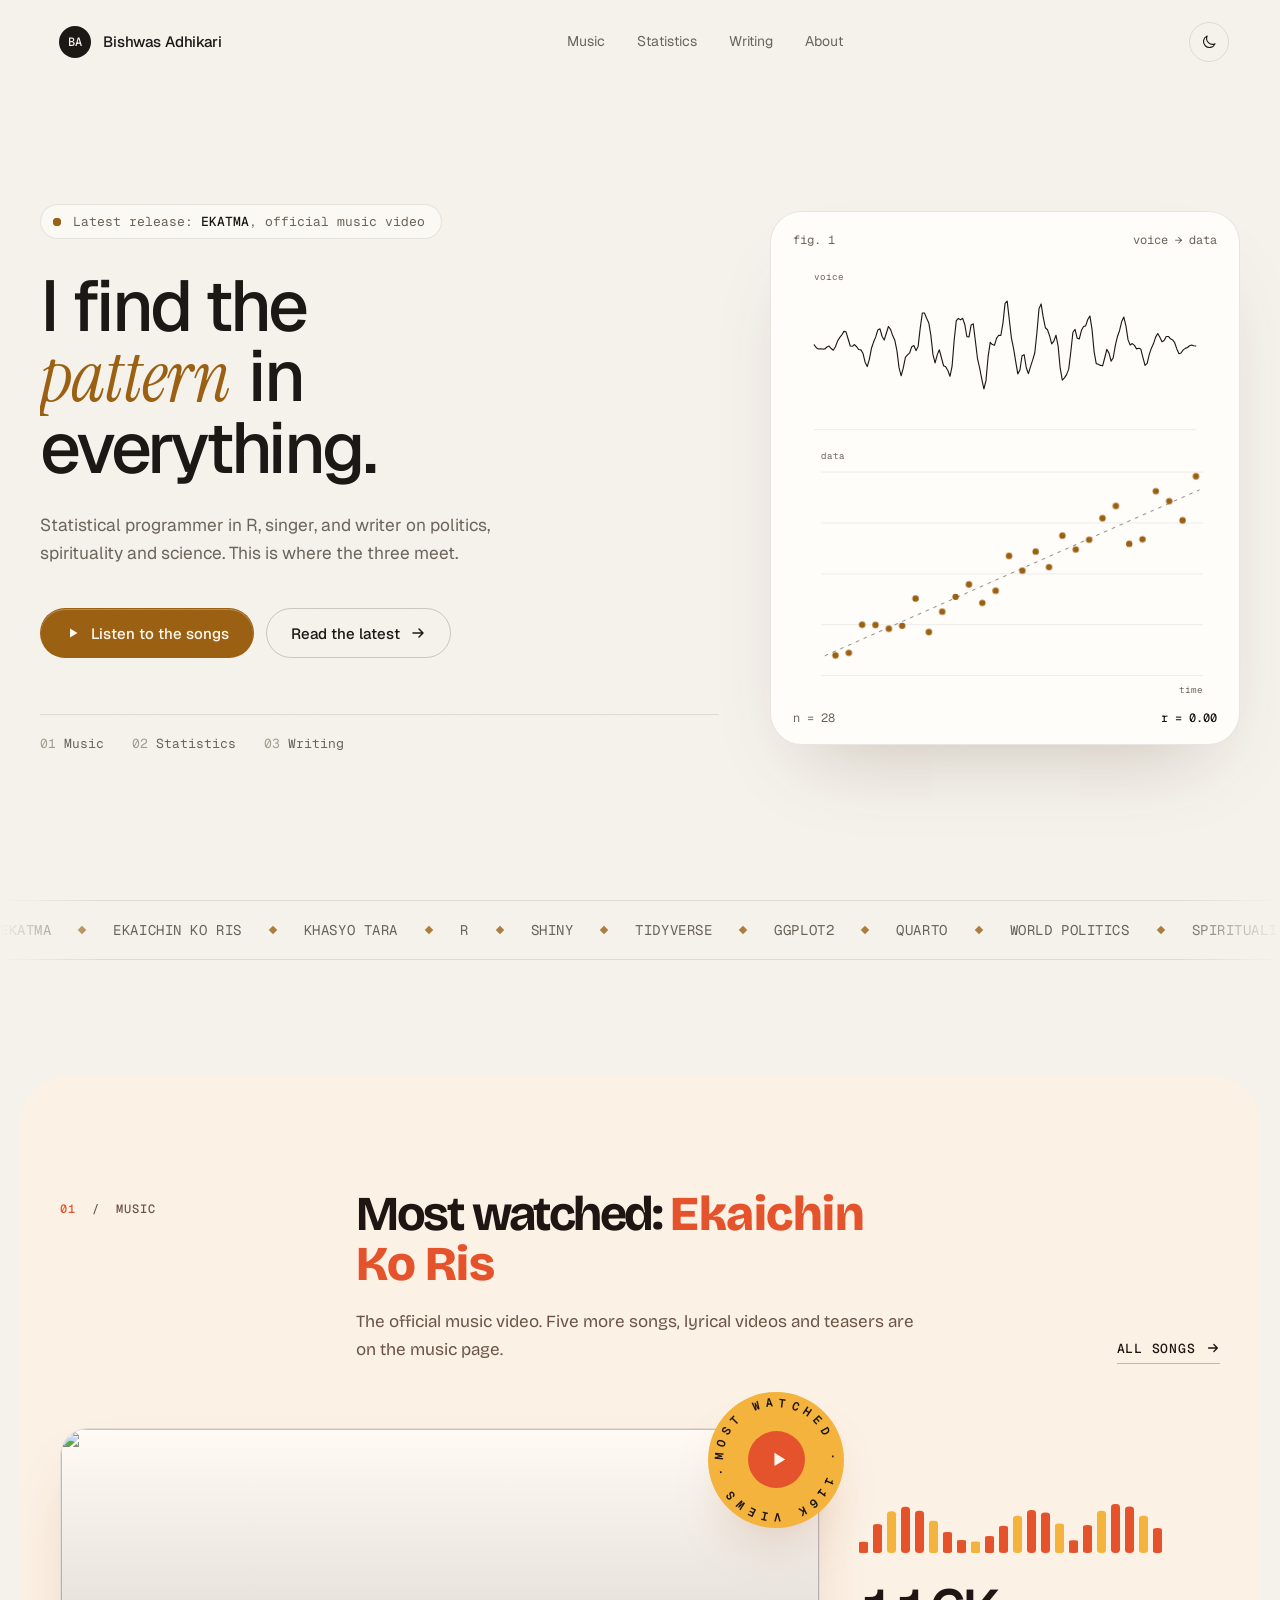
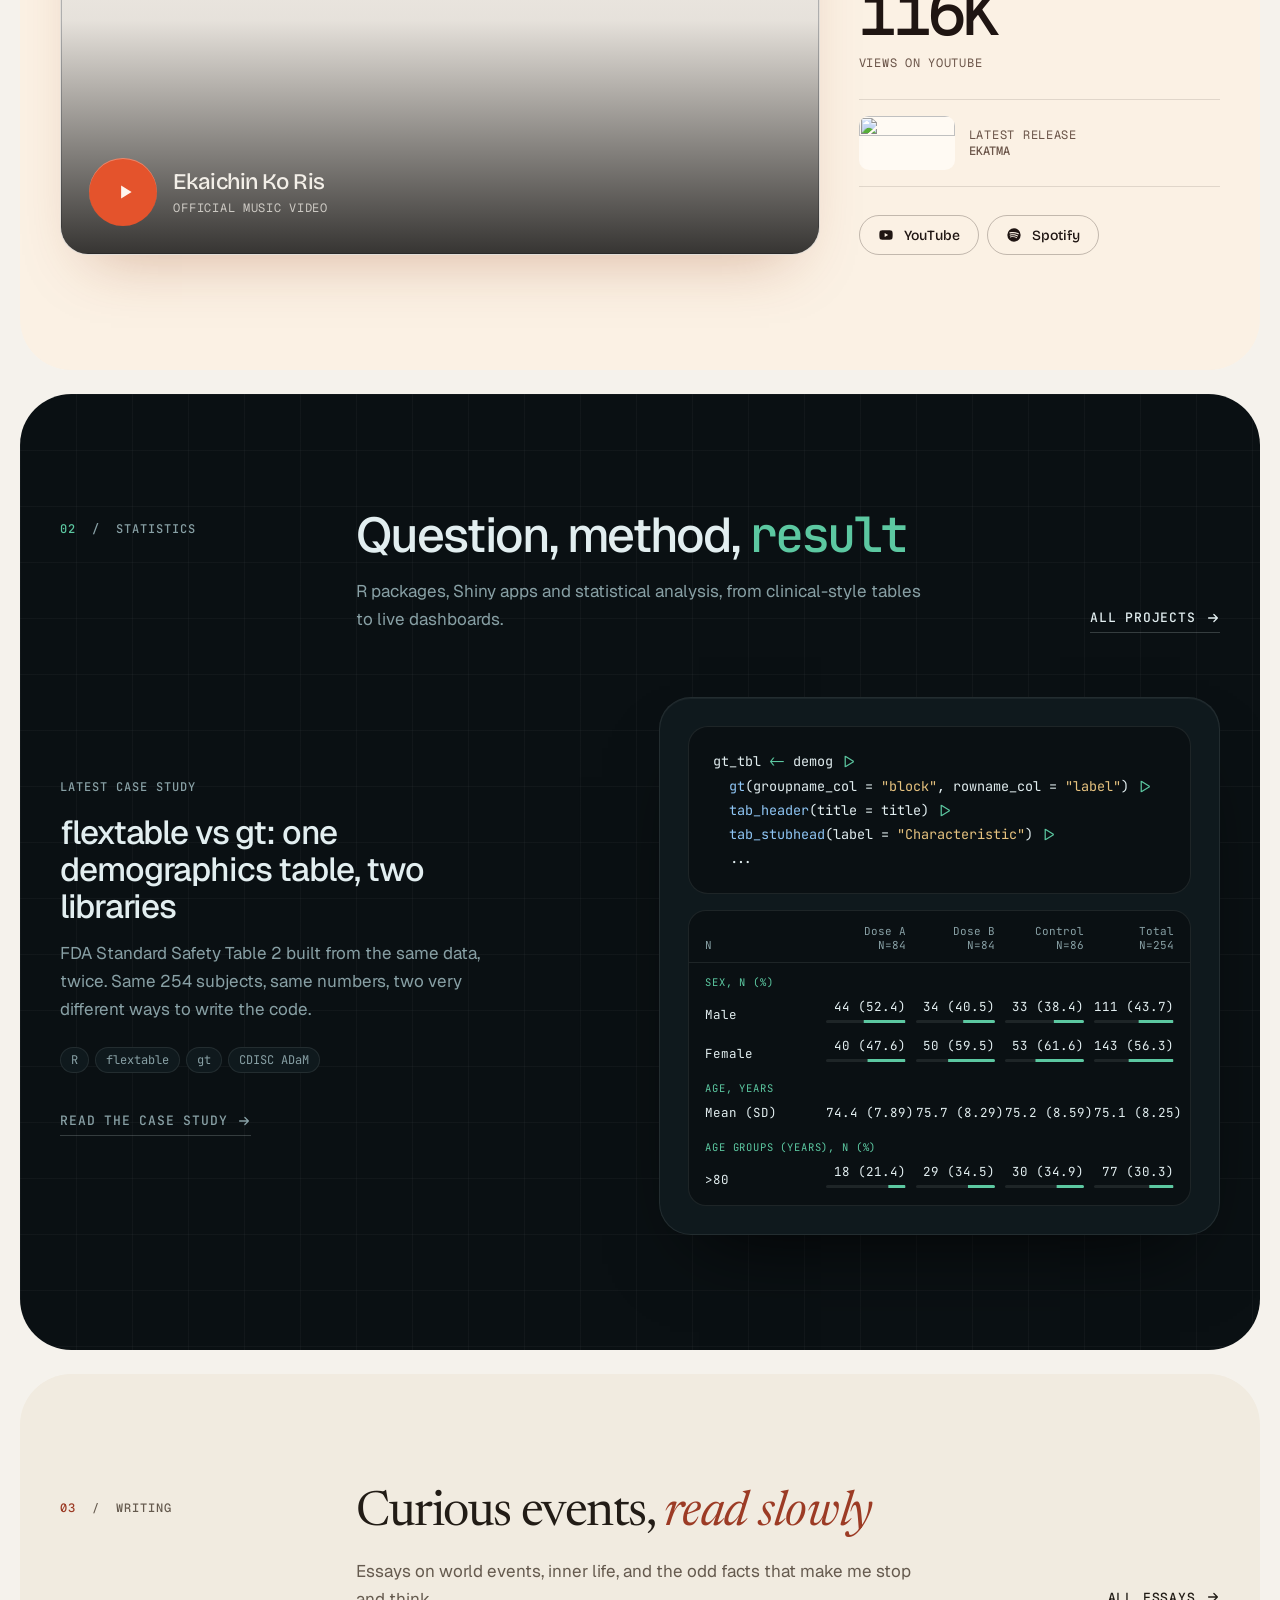
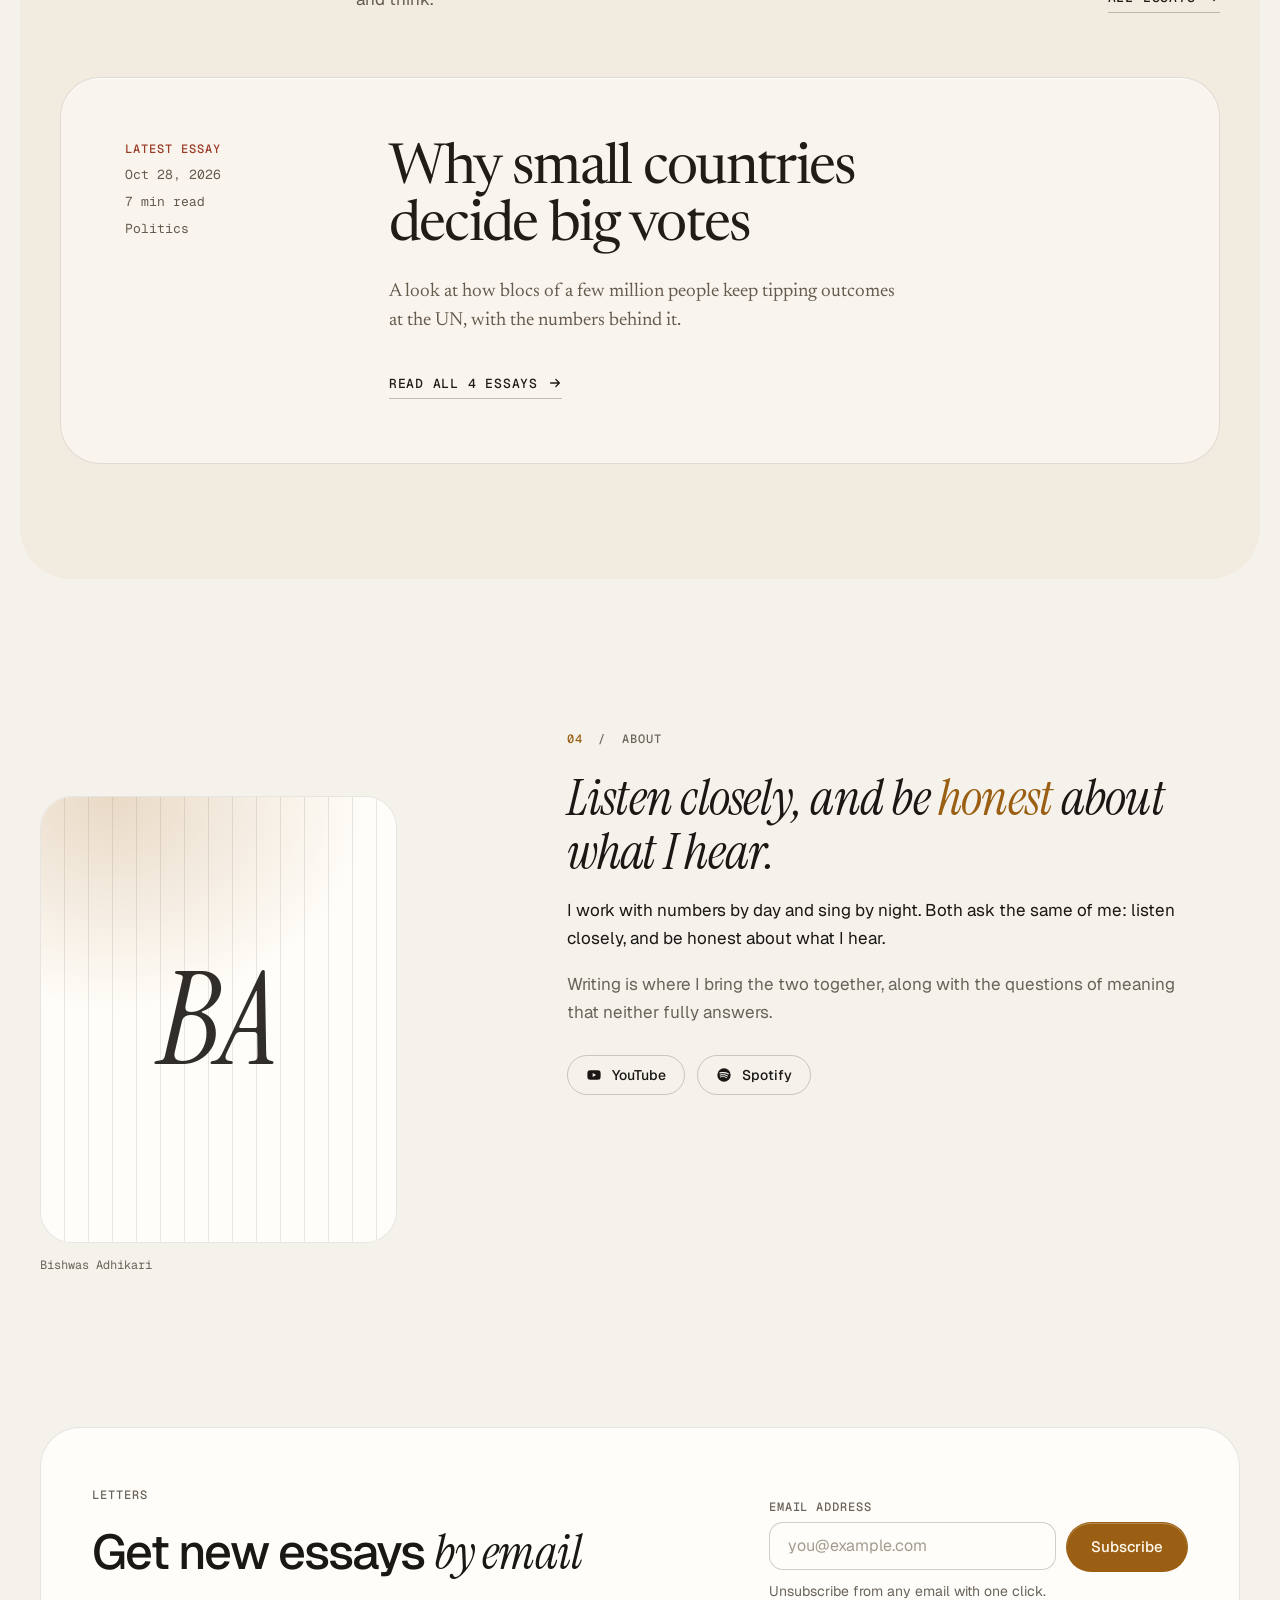
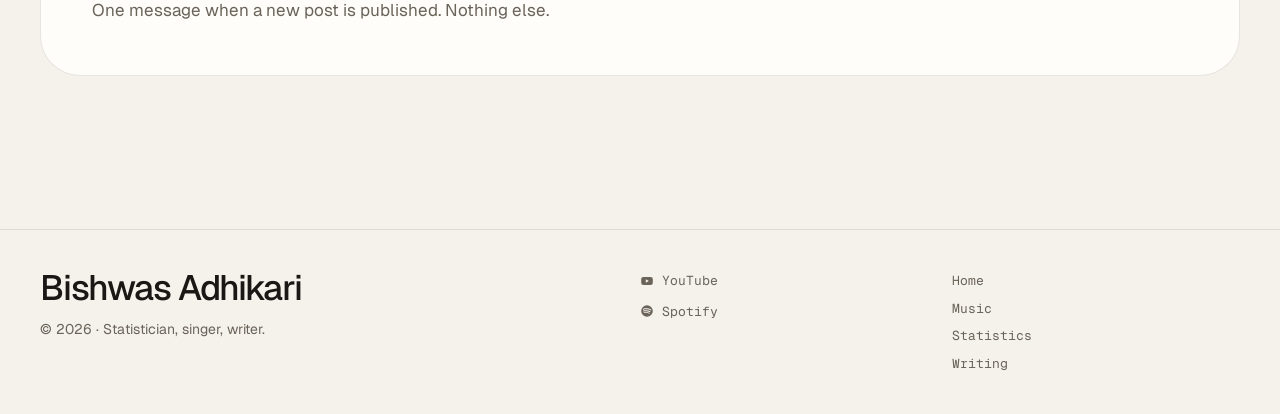
==== commit 0eb90ed1: "first statistics project" ====
--- a/index.html
+++ b/index.html
@@ -90,7 +90,7 @@
   </button>
 </div>
           <a class="spin-badge" href="music.html" aria-label="Open the music page">
-  <svg viewBox="0 0 120 120" aria-hidden="true"><defs><path id="c5459" d="M60,60 m-47,0 a47,47 0 1,1 94,0 a47,47 0 1,1 -94,0"/></defs><text><textPath href="#c5459" textLength="290" lengthAdjust="spacing">Most watched &#183; 116K views &#183; </textPath></text></svg>
+  <svg viewBox="0 0 120 120" aria-hidden="true"><defs><path id="badge1" d="M60,60 m-47,0 a47,47 0 1,1 94,0 a47,47 0 1,1 -94,0"/></defs><text><textPath href="#badge1" textLength="290" lengthAdjust="spacing">Most watched &#183; 116K views &#183; </textPath></text></svg>
   <span class="spin-core"><svg viewBox="0 0 20 20" fill="currentColor" aria-hidden="true"><path d="M6.5 4.2v11.6L16 10z"/></svg></span>
 </a>
         </div>
@@ -119,24 +119,19 @@
       </div>
       <div class="hl-stats">
         <div class="hl-copy">
-          <span class="eyebrow">Featured project</span>
-          <h3>Survey weighting dashboard</h3>
-          <p>Interactive tool that shows how weighting changes survey estimates.</p>
-          <div class="tags"><span>R</span><span>Shiny</span><span>survey</span></div>
-          <p style="margin-top:32px"><a class="more" href="statistics.html">See all 4 projects <svg class="arr" viewBox="0 0 16 16" fill="none" stroke="currentColor" stroke-width="1.5" stroke-linecap="round" stroke-linejoin="round" aria-hidden="true"><path d="M3 8h10M9 4l4 4-4 4"/></svg></a></p>
+          <span class="eyebrow">Latest case study</span>
+          <h3>flextable vs gt: one demographics table, two libraries</h3>
+          <p>FDA Standard Safety Table 2 built from the same data, twice. Same 254 subjects, same numbers, two very different ways to write the code.</p>
+          <div class="tags"><span>R</span><span>flextable</span><span>gt</span><span>CDISC ADaM</span></div>
+          <p style="margin-top:32px"><a class="more" href="flextable-vs-gt.html">Read the case study <svg class="arr" viewBox="0 0 16 16" fill="none" stroke="currentColor" stroke-width="1.5" stroke-linecap="round" stroke-linejoin="round" aria-hidden="true"><path d="M3 8h10M9 4l4 4-4 4"/></svg></a></p>
         </div>
         <div class="panel" aria-hidden="true">
-          <pre class="code"><span class="cl"><span class="cm"># does practice predict the score?</span></span>
-<span class="cl">fit <span class="op">&lt;-</span> lm(score ~ hours, data = survey)</span>
-<span class="cl">broom<span class="op">::</span>glance(fit)<span class="op">$</span>r.squared</span>
-<span class="cl"><span class="out">[1] <span data-r2>0.8137</span></span><span class="caret"></span></span></pre>
-          <div class="stream">
-  <span class="stream-label"><span class="pulse"></span>live estimate</span>
-  <svg viewBox="0 0 800 180" preserveAspectRatio="none">
-    <defs><linearGradient id="streamFill" x1="0" x2="0" y1="0" y2="1"><stop offset="0" stop-color="var(--accent)" stop-opacity=".22"/><stop offset="1" stop-color="var(--accent)" stop-opacity="0"/></linearGradient></defs>
-    <path class="ar" id="streamArea"/><path class="ln" id="streamLine"/>
-  </svg>
-</div>
+          <pre class="code"><span class="cl">gt_tbl <span class="tk-op">&lt;-</span> demog <span class="tk-op">|&gt;</span></span>
+<span class="cl">  <span class="tk-fn">gt</span>(groupname_col = <span class="tk-st">"block"</span>, rowname_col = <span class="tk-st">"label"</span>) <span class="tk-op">|&gt;</span></span>
+<span class="cl">  <span class="tk-fn">tab_header</span>(title = title) <span class="tk-op">|&gt;</span></span>
+<span class="cl">  <span class="tk-fn">tab_stubhead</span>(label = <span class="tk-st">"Characteristic"</span>) <span class="tk-op">|&gt;</span></span>
+<span class="cl">  ...</span></pre>
+          <div class="mini-tbl" aria-hidden="true"><div class="r h"><span>N</span><span>Dose A<br>N=84</span><span>Dose B<br>N=84</span><span>Control<br>N=86</span><span>Total<br>N=254</span></div><span class="g">Sex, n (%)</span><div class="r"><span>Male</span><span>44 (52.4)<i style="--p:0.524"></i></span><span>34 (40.5)<i style="--p:0.405"></i></span><span>33 (38.4)<i style="--p:0.384"></i></span><span>111 (43.7)<i style="--p:0.437"></i></span></div><div class="r"><span>Female</span><span>40 (47.6)<i style="--p:0.476"></i></span><span>50 (59.5)<i style="--p:0.595"></i></span><span>53 (61.6)<i style="--p:0.616"></i></span><span>143 (56.3)<i style="--p:0.563"></i></span></div><span class="g">Age, years</span><div class="r"><span>Mean (SD)</span><span>74.4 (7.89)</span><span>75.7 (8.29)</span><span>75.2 (8.59)</span><span>75.1 (8.25)</span></div><span class="g">Age groups (years), n (%)</span><div class="r"><span>&gt;80</span><span>18 (21.4)<i style="--p:0.214"></i></span><span>29 (34.5)<i style="--p:0.345"></i></span><span>30 (34.9)<i style="--p:0.349"></i></span><span>77 (30.3)<i style="--p:0.303"></i></span></div></div>
         </div>
       </div>
     </div>
--- a/styles.css
+++ b/styles.css
@@ -565,3 +565,168 @@
   section.band{margin-inline:6px}
 }
 .about-copy .quote{color:var(--text)}
+
+/* ==========================================================================
+   Case study pages (statistics)
+   ========================================================================== */
+.crumb .sep{color:var(--faint)}
+.cs-hero h1{font-size:clamp(2.4rem,4.8vw,4.2rem);max-width:17ch}
+.cs-kicker{display:block;margin-top:28px}
+.chapter{display:grid;grid-template-columns:repeat(12,minmax(0,1fr));gap:24px;padding-top:clamp(80px,10vw,136px)}
+.chapter-head{grid-column:1/span 4;position:sticky;top:112px;align-self:start}
+.chapter-head .num{display:block;font:500 13px var(--mono);color:var(--accent);margin-bottom:16px}
+.chapter-head h2{font-size:clamp(1.8rem,3vw,2.6rem)}
+.chapter-body{grid-column:5/-1;min-width:0}
+.chapter.wide .chapter-head{grid-column:1/-1;position:static;max-width:640px}
+.chapter.wide .chapter-body{grid-column:1/-1}
+.prose p{color:var(--muted);max-width:64ch;margin:0 0 18px;font-size:clamp(16px,1.2vw,18px)}
+.prose p:last-child{margin-bottom:0}
+.prose strong,.cmp strong,.verdict strong{color:var(--text);font-weight:600}
+.prose code,.cmp code,.verdict code,.split code{font:400 .86em var(--mono);color:var(--accent);background:color-mix(in srgb,var(--accent) 10%,transparent);padding:.12em .42em;border-radius:6px;white-space:nowrap}
+
+.dataset{display:grid;grid-template-columns:repeat(4,minmax(0,1fr));margin:32px 0;border-block:1px solid var(--line)}
+.dataset div{padding:20px 16px 20px 0;min-width:0}
+.dataset dt{font:400 11px var(--mono);letter-spacing:.08em;text-transform:uppercase;color:var(--muted)}
+.dataset dd{margin:8px 0 0;font:500 clamp(1.05rem,1.7vw,1.45rem)/1.15 var(--mono);letter-spacing:-.03em}
+
+.pipe{display:grid;grid-template-columns:minmax(0,1fr) 28px minmax(0,1.5fr) 28px minmax(0,1fr);align-items:center;gap:12px;margin:32px 0}
+.node{min-width:0;padding:18px 20px;border-radius:20px;border:1px solid var(--line);background:var(--surface)}
+.node small{display:block;font:400 11px var(--mono);letter-spacing:.08em;text-transform:uppercase;color:var(--muted)}
+.node b{display:block;margin-top:6px;font:500 16px var(--mono);letter-spacing:-.02em}
+.node.hot{border-color:color-mix(in srgb,var(--accent) 55%,transparent);box-shadow:0 0 0 4px color-mix(in srgb,var(--accent) 8%,transparent)}
+.pipe>svg{width:28px;height:28px;color:var(--faint)}
+.outs{display:grid;gap:10px}
+.schema{display:flex;flex-wrap:wrap;gap:6px;margin-top:12px}
+.schema span{font:400 12px var(--mono);padding:3px 8px;border-radius:6px;background:var(--bg);border:1px solid var(--line)}
+
+/* Code blocks: real chunks from the .qmd */
+.codebox{margin:28px 0;border-radius:20px;border:1px solid var(--line);background:var(--bg);overflow:hidden}
+.codebar{display:flex;justify-content:space-between;align-items:center;gap:12px;padding:10px 12px 10px 18px;border-bottom:1px solid var(--line);font:400 12px var(--mono);color:var(--muted)}
+.codebar b{color:var(--text);font-weight:500}
+.copy{display:inline-flex;align-items:center;gap:6px;height:30px;padding:0 12px;border-radius:99px;border:1px solid var(--line);background:transparent;color:var(--muted);font:400 12px var(--mono);cursor:pointer;transition:color .2s,border-color .2s,transform .3s var(--ease)}
+.copy:hover{color:var(--text);border-color:var(--line-strong)}
+.copy:active{transform:scale(.96)}
+.copy.ok{color:var(--accent);border-color:var(--accent)}
+.copy svg{width:14px;height:14px}
+.codebox pre{margin:0;padding:18px 20px;font:400 13px/1.75 var(--mono);color:var(--text);overflow-x:auto;white-space:pre-wrap;word-break:break-word;tab-size:2}
+.codebox.collapsed pre{max-height:300px;overflow:hidden;-webkit-mask-image:linear-gradient(#000 55%,transparent);mask-image:linear-gradient(#000 55%,transparent)}
+.more-code{display:flex;justify-content:center;gap:8px;width:100%;padding:12px;border:0;border-top:1px solid var(--line);background:transparent;color:var(--muted);font:400 12px var(--mono);cursor:pointer;transition:color .2s}
+.more-code:hover{color:var(--text)}
+.tk-cm{color:var(--faint);font-style:italic}
+.tk-st{color:#e6c27f}
+.tk-op{color:var(--accent)}
+.tk-nu{color:#f0a682}
+.tk-fn{color:#8fc6f5}
+.tk-kw{color:#f0a682}
+
+/* The clinical table */
+.tbl-tools{display:flex;justify-content:space-between;align-items:center;gap:16px;flex-wrap:wrap;margin:28px 0 14px}
+.tbl-hint{font:400 12px var(--mono);color:var(--muted)}
+.seg{position:relative;display:inline-grid;grid-template-columns:1fr 1fr;padding:4px;border-radius:99px;border:1px solid var(--line);background:var(--surface)}
+.seg button{position:relative;z-index:1;height:34px;padding:0 18px;border:0;border-radius:99px;background:transparent;color:var(--muted);font:500 13px var(--font);cursor:pointer;white-space:nowrap;transition:color .3s}
+.seg button[aria-pressed="true"]{color:var(--on-accent)}
+.seg .pill{position:absolute;z-index:0;top:4px;bottom:4px;left:4px;width:calc(50% - 4px);border-radius:99px;background:var(--accent);transition:transform .55s var(--spring)}
+.seg[data-v="print"] .pill{transform:translateX(100%)}
+.ctable-wrap{border-radius:24px;border:1px solid var(--line);background:var(--surface);overflow-x:auto;transition:background-color .5s,border-color .5s,box-shadow .5s}
+.ctable{width:100%;min-width:720px;border-collapse:collapse;font:400 14px/1.4 var(--font)}
+.ctable caption{caption-side:top;text-align:left;padding:22px 24px 16px;font:500 15px/1.45 var(--font);color:var(--text)}
+.ctable th,.ctable td{padding:10px 16px;text-align:right;font-variant-numeric:tabular-nums}
+.ctable thead th{font:500 12px/1.45 var(--mono);color:var(--muted);vertical-align:bottom;border-bottom:1px solid var(--line-strong);white-space:nowrap}
+.ctable thead th small{display:block;color:var(--accent);font-size:12px}
+.ctable thead th:first-child{text-align:left;padding-left:24px}
+.ctable tbody th[scope="row"]{text-align:left;font-weight:400;padding-left:40px;color:var(--text);white-space:nowrap}
+.ctable .grp th{padding:20px 16px 8px 24px;text-align:left;font:500 11px var(--mono);letter-spacing:.08em;text-transform:uppercase;color:var(--accent);border-top:1px solid var(--line)}
+.ctable tbody tr:not(.grp){transition:background-color .2s}
+.ctable tbody tr:not(.grp):hover{background:color-mix(in srgb,var(--accent) 7%,transparent)}
+.ctable td{font-family:var(--mono);font-size:13px;color:var(--text)}
+.ctable td.zero{color:var(--faint)}
+.ctable td .bar{display:block;width:100%;max-width:120px;height:3px;margin:6px 0 0 auto;border-radius:3px;background:var(--line);overflow:hidden}
+.ctable td .bar i{display:block;height:100%;background:var(--accent);transform-origin:right;transform:scaleX(var(--p));transition:transform 1.2s var(--ease)}
+.js .ctable-wrap:not(.in) td .bar i{transform:scaleX(0)}
+.ctable .tot{background:color-mix(in srgb,var(--accent) 5%,transparent)}
+.ctable tfoot td{text-align:left;padding:16px 24px 22px;font:400 12px/1.6 var(--font);color:var(--muted);border-top:1px solid var(--line-strong)}
+/* Submission view: how flextable and gt print it (Arial 9pt, three kinds of rule) */
+.ctable-wrap.print{background:#fff;border-color:transparent;box-shadow:var(--shadow)}
+.print .ctable{color:#111}
+.print .ctable caption{padding:18px 16px 4px;font:bold 9pt/1.3 Arial,Helvetica,sans-serif;color:#111;border-bottom:1px solid #111}
+.print .ctable th,.print .ctable td{padding:1px 8px;font:9pt/1.35 Arial,Helvetica,sans-serif;color:#111;background:none}
+.print .ctable thead th{font-weight:bold;padding-top:6px;border-bottom:1px solid #111}
+.print .ctable thead th small{color:#111;font:inherit}
+.print .ctable .grp th{padding:1px 8px;font:9pt Arial,Helvetica,sans-serif;letter-spacing:0;text-transform:none;color:#111;border-top:1px solid #111}
+.print .ctable tbody th[scope="row"]{padding-left:22px}
+.print .ctable td .bar{display:none}
+.print .ctable tbody tr:hover{background:none}
+.print .ctable tfoot td{padding:4px 8px 18px;font:8pt/1.4 Arial,Helvetica,sans-serif;color:#111;border-top:1px solid #111}
+
+/* Two methods, side by side */
+.duel{display:grid;grid-template-columns:repeat(2,minmax(0,1fr));gap:16px}
+.duel-card{min-width:0;padding:clamp(20px,2.6vw,32px);border-radius:28px;border:1px solid var(--line);background:var(--surface)}
+.duel-card .kicker{font:400 12px var(--mono);letter-spacing:.06em;text-transform:uppercase;color:var(--accent)}
+.duel-card h3{margin-top:10px;font:500 clamp(1.7rem,2.8vw,2.4rem)/1 var(--mono);letter-spacing:-.05em}
+.loc{display:grid;grid-template-columns:auto 1fr;gap:14px;align-items:center;margin:22px 0;font:400 12px var(--mono);color:var(--muted)}
+.loc .meter{height:6px;border-radius:6px;background:var(--line);overflow:hidden}
+.loc .meter i{display:block;height:100%;background:var(--accent);transform-origin:left;transform:scaleX(var(--p));transition:transform 1.4s var(--ease) .3s}
+.js .duel-card:not(.in) .meter i{transform:scaleX(0)}
+.duel-card .prose p{font-size:16px}
+.duel-card .codebox{margin:22px 0 0}
+
+/* Comparison and verdict */
+.cmp{margin-top:32px;border-top:1px solid var(--line)}
+.cmp-row{display:grid;grid-template-columns:minmax(0,.75fr) minmax(0,1.1fr) minmax(0,1.1fr);gap:28px;padding:20px 0;border-bottom:1px solid var(--line)}
+.cmp-row.head{padding:14px 0;font:500 12px var(--mono);letter-spacing:.06em;text-transform:uppercase;color:var(--accent)}
+.cmp-row .aspect{font-weight:600;color:var(--text);font-size:15px}
+.cmp-row div{min-width:0;color:var(--muted);font-size:15px;line-height:1.55}
+.cmp-row .lib{display:none}
+.verdict-title{margin:clamp(48px,6vw,72px) 0 0;font:500 13px var(--mono);letter-spacing:.08em;text-transform:uppercase;color:var(--accent)}
+.verdict{list-style:none;margin:16px 0 0;padding:0;counter-reset:v}
+.verdict li{display:grid;grid-template-columns:56px 1fr;gap:16px;padding:24px 0;border-top:1px solid var(--line);font-size:clamp(17px,1.4vw,20px);line-height:1.5;color:var(--muted)}
+.verdict li::before{counter-increment:v;content:counter(v,decimal-leading-zero);font:500 13px var(--mono);color:var(--accent);padding-top:6px}
+.split{display:grid;grid-template-columns:repeat(2,minmax(0,1fr));gap:16px;margin-top:16px}
+.split div{padding:24px 26px;border-radius:24px;border:1px solid var(--line);background:var(--surface)}
+.split small{font:400 11px var(--mono);letter-spacing:.08em;text-transform:uppercase;color:var(--muted)}
+.split b{display:block;margin-top:6px;font:500 1.6rem/1 var(--mono);letter-spacing:-.04em;color:var(--accent)}
+.split p{margin:12px 0 0;color:var(--muted)}
+.cs-source{margin-top:clamp(56px,7vw,88px);padding-top:20px;border-top:1px solid var(--line);font:400 12px/1.7 var(--mono);color:var(--muted)}
+
+/* Case study card + mini table preview */
+.case{position:relative;isolation:isolate;display:grid;grid-template-columns:repeat(12,minmax(0,1fr));gap:clamp(24px,3vw,48px);align-items:center;padding:clamp(24px,4vw,56px);border-radius:40px;border:1px solid var(--line);background:var(--surface);text-decoration:none;overflow:hidden;transition:border-color .4s,transform .6s var(--ease)}
+.case:hover{border-color:var(--line-strong)}
+.case:active{transform:scale(.995)}
+.case-copy{grid-column:1/span 6;min-width:0}
+.case-viz{grid-column:7/-1;min-width:0}
+.case h3{margin:16px 0;font-size:clamp(1.8rem,3.2vw,2.8rem);line-height:1.04;letter-spacing:-.04em;transition:color .3s}
+.case:hover h3{color:var(--accent)}
+.case p{margin:0 0 24px;color:var(--muted);max-width:46ch}
+.case .tags{margin-bottom:28px}
+.mini-tbl{border-radius:18px;border:1px solid var(--line);background:var(--bg);padding:6px 0 10px;font:400 12.5px var(--mono);overflow:hidden}
+.mini-tbl .r{display:grid;grid-template-columns:minmax(0,1.4fr) repeat(4,minmax(0,1fr));gap:10px;padding:7px 16px;align-items:end}
+.mini-tbl .r>span{text-align:right;white-space:nowrap}
+.mini-tbl .r>span:first-child{text-align:left;overflow:hidden;text-overflow:ellipsis}
+.mini-tbl .h{color:var(--muted);font-size:11px;border-bottom:1px solid var(--line);padding-bottom:10px}
+.mini-tbl .g{display:block;padding:12px 16px 2px;color:var(--accent);font-size:10.5px;letter-spacing:.08em;text-transform:uppercase}
+.mini-tbl i{display:block;height:3px;margin-top:5px;border-radius:3px;background:var(--line);overflow:hidden}
+.mini-tbl i::after{content:"";display:block;height:100%;background:var(--accent);transform-origin:right;transform:scaleX(var(--p))}
+
+@media (max-width:1023px){
+  .chapter-head,.chapter-body{grid-column:1/-1}
+  .chapter-head{position:static}
+  .duel{grid-template-columns:1fr}
+  .case-copy,.case-viz{grid-column:1/-1}
+}
+@media (max-width:767px){
+  .dataset{grid-template-columns:repeat(2,minmax(0,1fr))}
+  .pipe{grid-template-columns:1fr}
+  .pipe>svg{transform:rotate(90deg);justify-self:center}
+  .cmp-row,.cmp-row.head{grid-template-columns:1fr;gap:8px}
+  .cmp-row.head{display:none}
+  .cmp-row .lib{display:block;margin-top:6px;font:500 11px var(--mono);letter-spacing:.06em;text-transform:uppercase;color:var(--accent)}
+  .split{grid-template-columns:1fr}
+  .verdict li{grid-template-columns:1fr;gap:6px}
+  .case{border-radius:28px}
+  .mini-tbl .r{grid-template-columns:minmax(0,1.2fr) repeat(4,minmax(0,1fr));gap:6px;padding-inline:12px;font-size:11px}
+}
+/* Case study refinements */
+.cs-hero h1 em.s{font-family:var(--font);font-weight:500;letter-spacing:-.045em}
+.stats b{white-space:nowrap}
+.ctable td{white-space:nowrap}
+.print .ctable tbody th[scope="row"]{color:#111}
